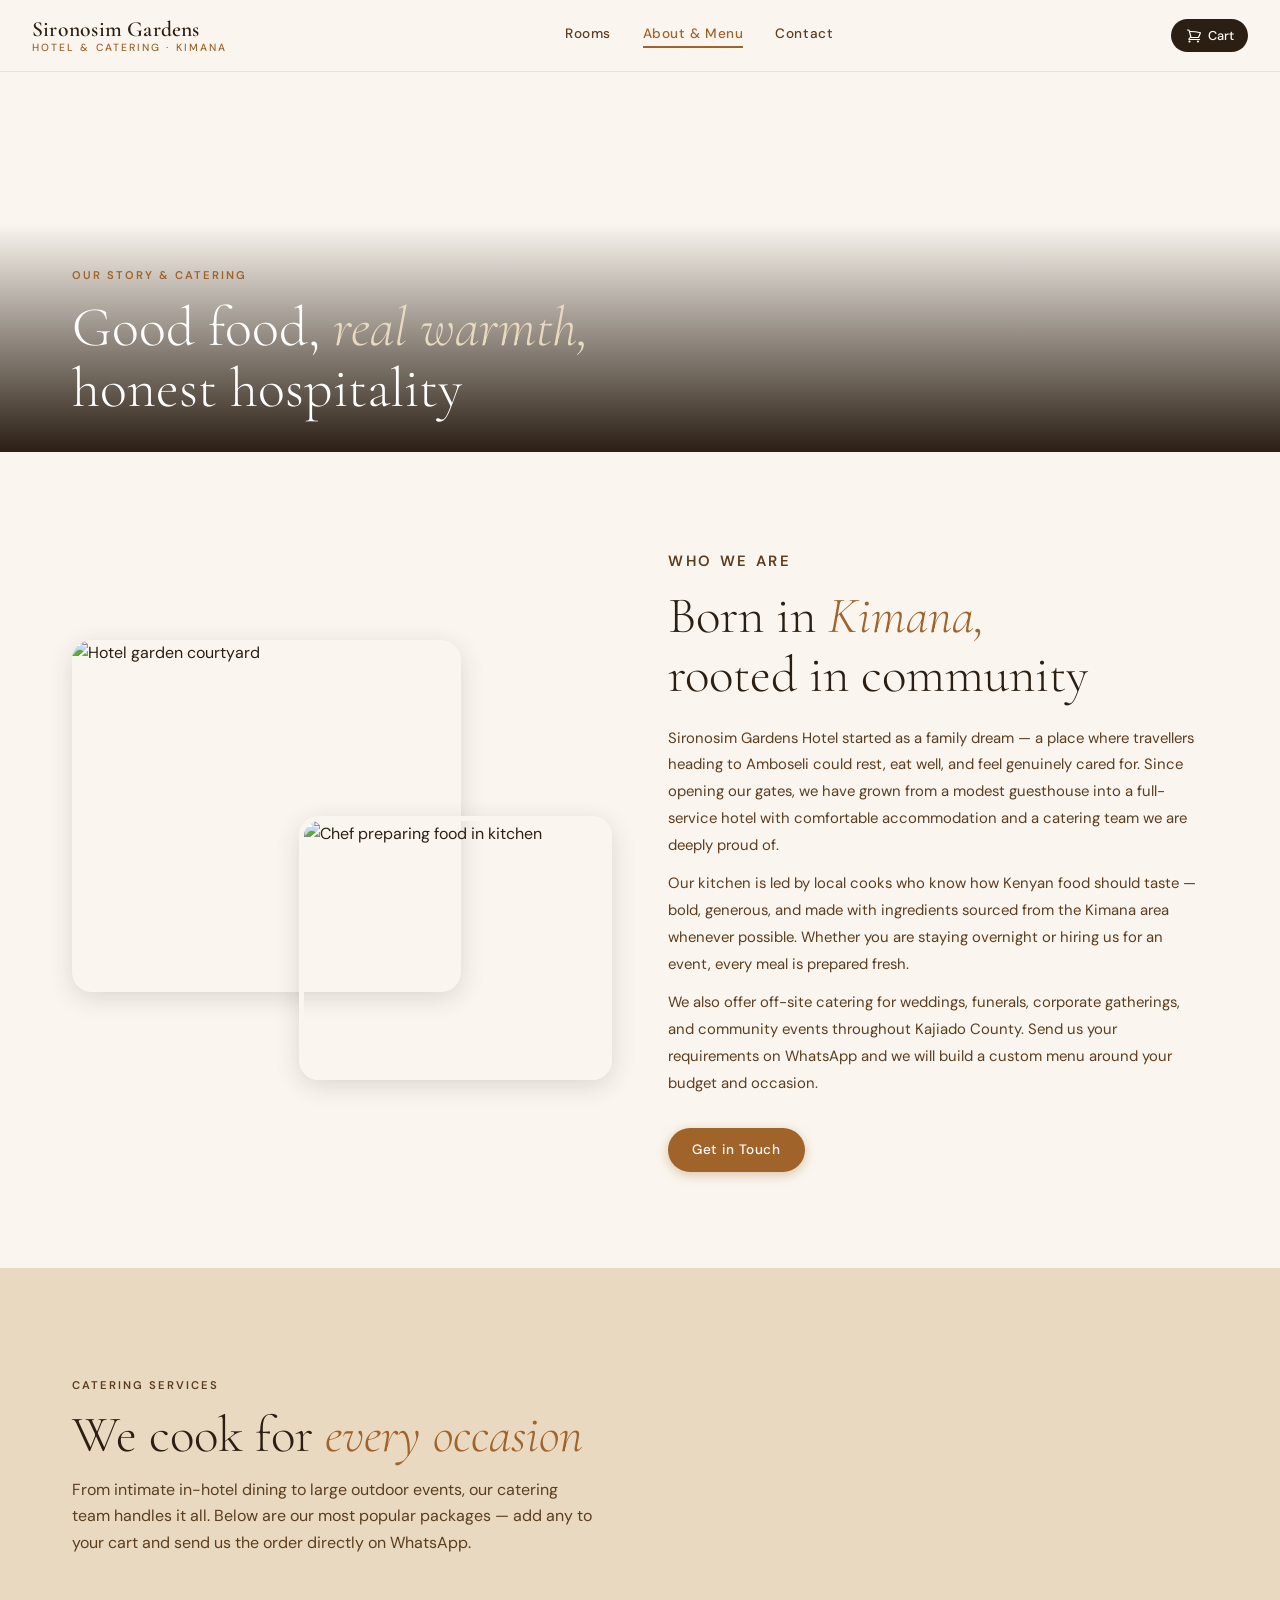
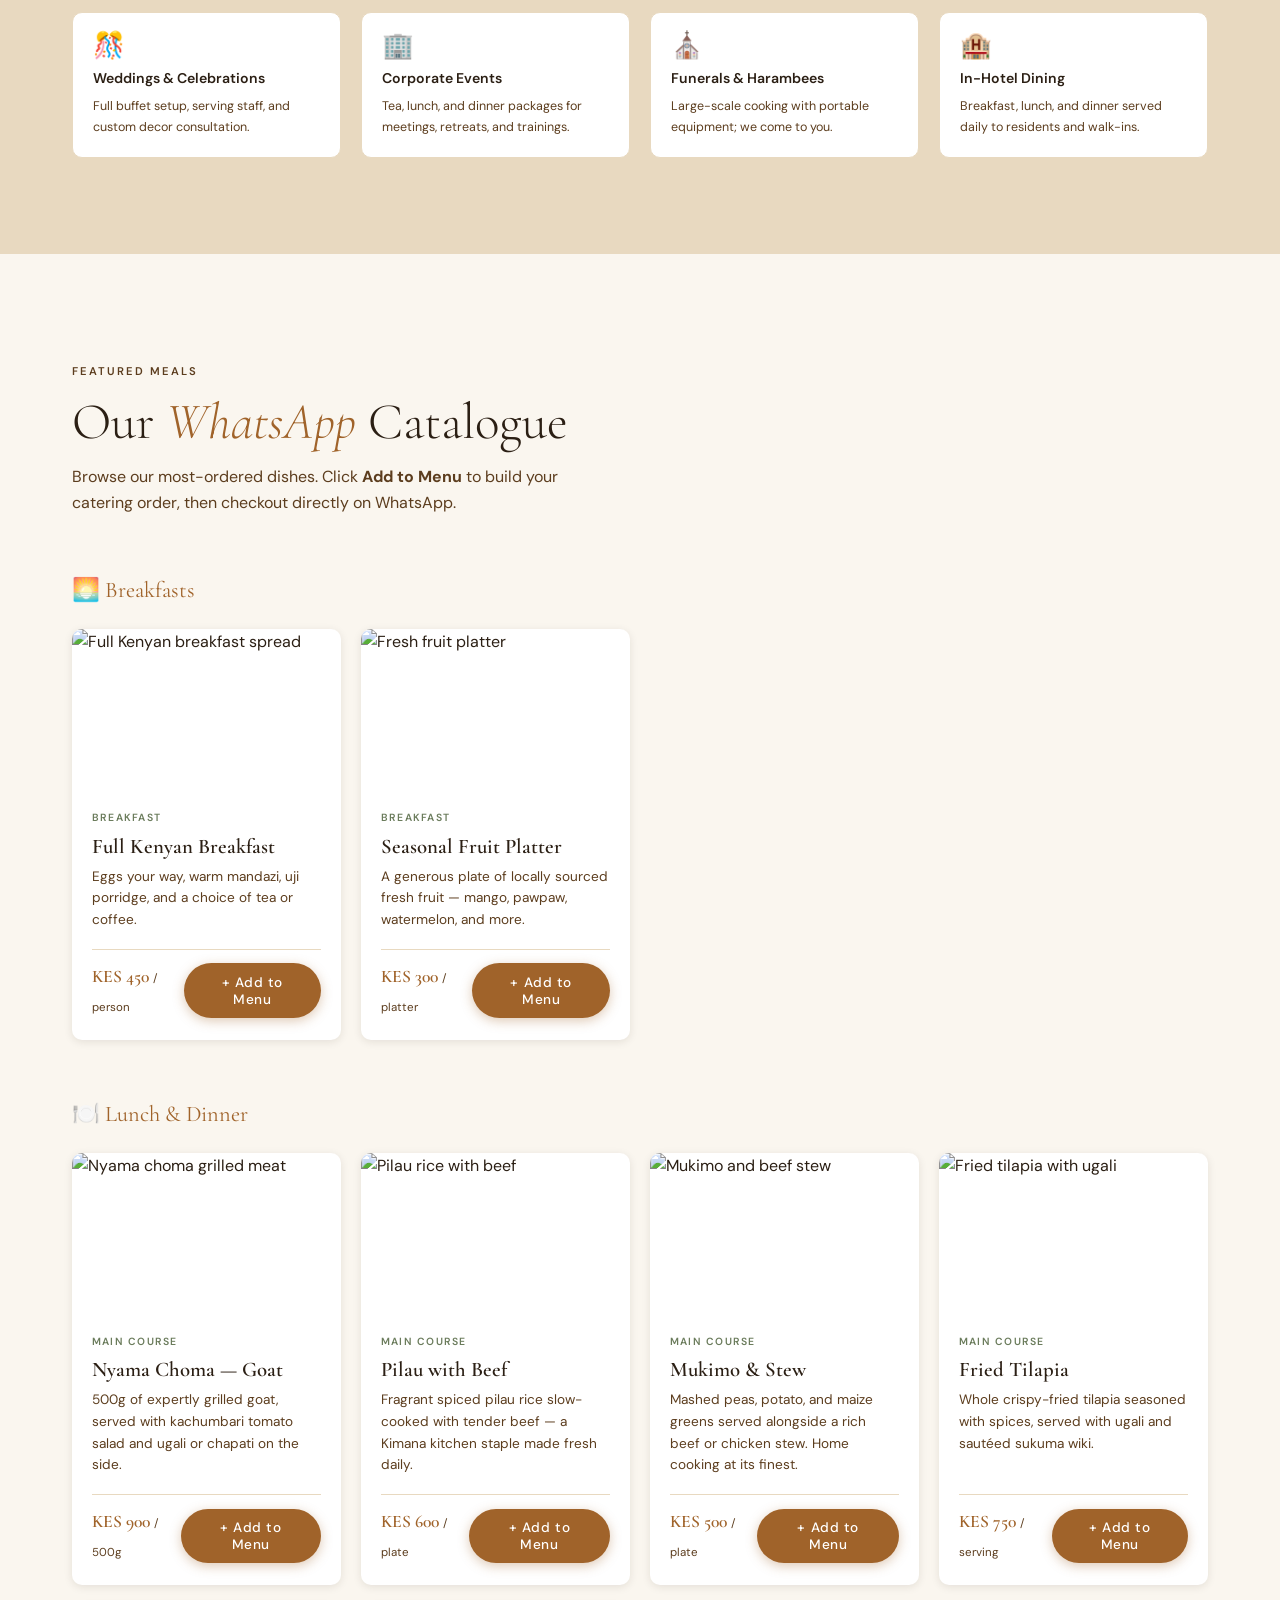
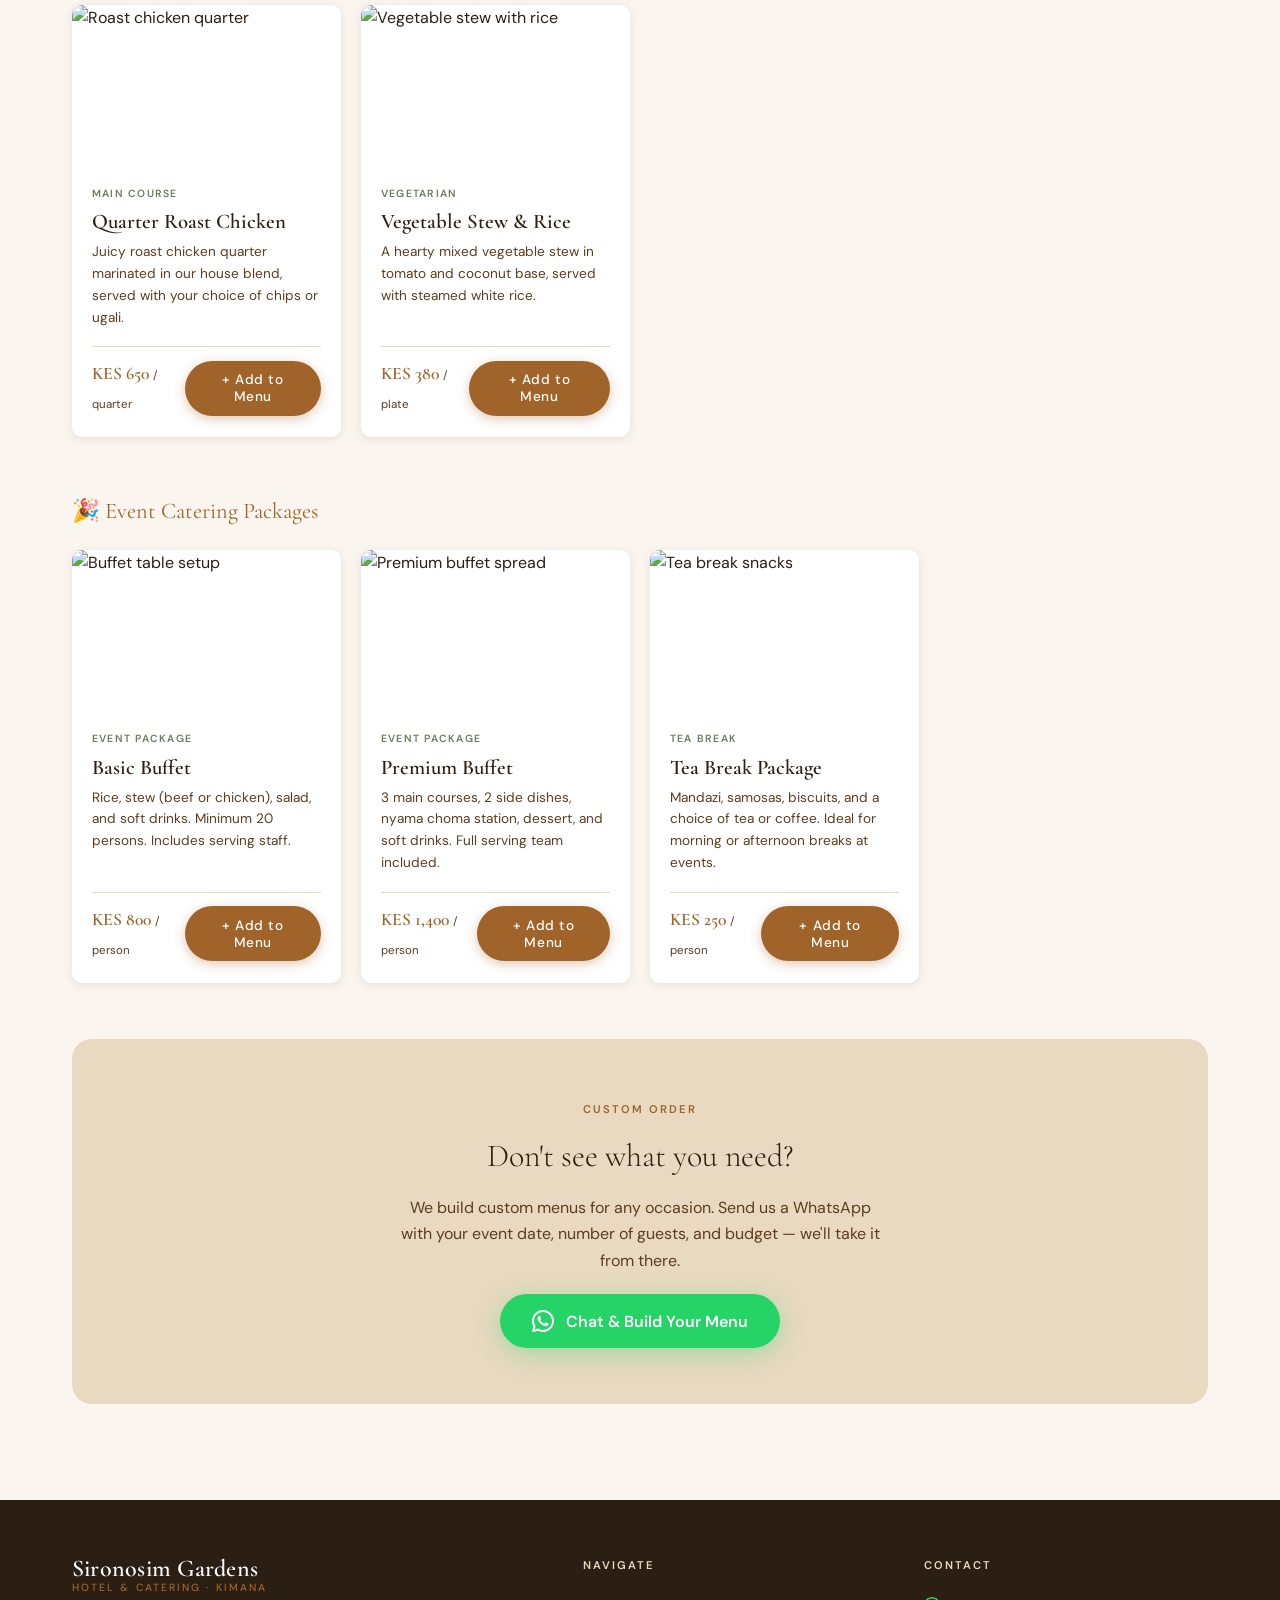
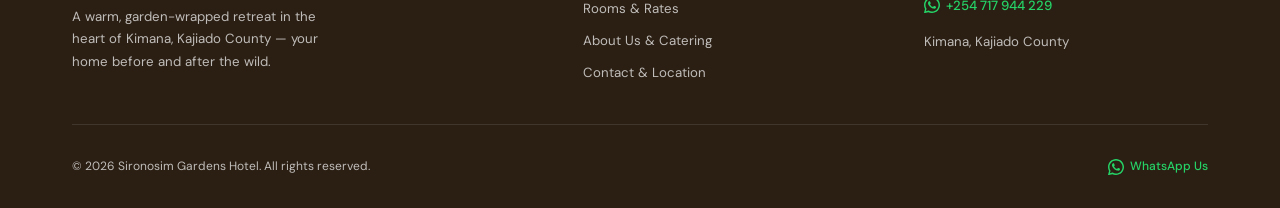
==== about-us.html @ 21d6b658 "Add files via upload" ====
<!DOCTYPE html>
<html lang="en">
<head>
  <meta charset="UTF-8" />
  <meta name="viewport" content="width=device-width, initial-scale=1.0" />
  <title>About Us &amp; Catering Menu — Sironosim Gardens Hotel</title>
  <meta name="description" content="Learn about Sironosim Gardens Hotel and browse our catering menu. Add meals to your cart and order via WhatsApp." />
  <link rel="stylesheet" href="styles.css" />
</head>
<body>

<!-- ══════════════════════════════════════════
     HEADER
══════════════════════════════════════════ -->
<header class="site-header">
  <div class="container header-inner">
    <a href="index.html" class="site-logo">
      <span class="logo-main">Sironosim Gardens</span>
      <span class="logo-sub">Hotel &amp; Catering · Kimana</span>
    </a>

    <button class="nav-toggle" aria-label="Toggle navigation" aria-expanded="false">
      <span></span><span></span><span></span>
    </button>

    <nav class="site-nav" aria-label="Main navigation">
      <a href="index.html">Rooms</a>
      <a href="about-us.html" class="active">About &amp; Menu</a>
      <a href="contacts.html">Contact</a>
    </nav>

    <button class="cart-btn" data-action="open-cart" aria-label="Open cart">
      <svg viewBox="0 0 24 24" aria-hidden="true">
        <path stroke-linecap="round" stroke-linejoin="round"
          d="M2.25 3h1.386c.51 0 .955.343 1.087.835l.383 1.437M7.5 14.25a3 3 0 00-3 3h15.75m-12.75-3h11.218c1.121-2.3 2.1-4.684 2.874-7.148a60.114 60.114 0 00-16.536-1.84M7.5 14.25L5.106 5.272M6 20.25a.75.75 0 11-1.5 0 .75.75 0 011.5 0zm12.75 0a.75.75 0 11-1.5 0 .75.75 0 011.5 0z"/>
      </svg>
      Cart
      <span class="cart-badge" aria-live="polite">0</span>
    </button>
  </div>
</header>

<!-- CART -->
<div class="cart-overlay" role="dialog" aria-modal="true" aria-label="Shopping cart"></div>
<aside class="cart-modal">
  <div class="cart-modal-header">
    <h3>Your Cart</h3>
    <button class="cart-close" data-action="close-cart" aria-label="Close cart">✕</button>
  </div>
  <div class="cart-items-list"></div>
  <div class="cart-modal-footer">
    <div class="cart-total">
      <span>Total</span>
      <strong class="cart-total-amount">KES 0</strong>
    </div>
    <div class="cart-actions">
      <button class="btn btn-whatsapp btn-checkout" data-action="checkout" disabled>
        <svg viewBox="0 0 24 24" aria-hidden="true"><path d="M17.472 14.382c-.297-.149-1.758-.867-2.03-.967-.273-.099-.471-.148-.67.15-.197.297-.767.966-.94 1.164-.173.199-.347.223-.644.075-.297-.15-1.255-.463-2.39-1.475-.883-.788-1.48-1.761-1.653-2.059-.173-.297-.018-.458.13-.606.134-.133.298-.347.446-.52.149-.174.198-.298.298-.497.099-.198.05-.371-.025-.52-.075-.149-.669-1.612-.916-2.207-.242-.579-.487-.5-.669-.51-.173-.008-.371-.01-.57-.01-.198 0-.52.074-.792.372-.272.297-1.04 1.016-1.04 2.479 0 1.462 1.065 2.875 1.213 3.074.149.198 2.096 3.2 5.077 4.487.709.306 1.262.489 1.694.625.712.227 1.36.195 1.871.118.571-.085 1.758-.719 2.006-1.413.248-.694.248-1.289.173-1.413-.074-.124-.272-.198-.57-.347z"/><path d="M12 0C5.373 0 0 5.373 0 12c0 2.123.554 4.118 1.528 5.849L.057 23.535a.563.563 0 00.677.677l5.687-1.471A11.945 11.945 0 0012 24c6.627 0 12-5.373 12-12S18.627 0 12 0zm0 21.818a9.795 9.795 0 01-5.027-1.383l-.36-.214-3.742.968.993-3.626-.236-.373A9.794 9.794 0 012.182 12C2.182 6.57 6.57 2.182 12 2.182S21.818 6.57 21.818 12 17.43 21.818 12 21.818z"/></svg>
        Order via WhatsApp
      </button>
      <button class="btn-clear" data-action="clear-cart">Clear cart</button>
    </div>
  </div>
</aside>

<!-- ══════════════════════════════════════════
     PAGE BANNER
══════════════════════════════════════════ -->
<section class="page-banner" aria-label="About us banner">
  <div class="page-banner-bg" style="background-image:url('https://images.unsplash.com/photo-1414235077428-338989a2e8c0?w=1400&q=80');" role="img" aria-label="Beautifully plated Kenyan cuisine"></div>
  <div class="container">
    <div class="page-banner-content">
      <p class="section-label">Our Story &amp; Catering</p>
      <h1>Good food, <em>real warmth,</em><br>honest hospitality</h1>
    </div>
  </div>
</section>

<!-- ══════════════════════════════════════════
     OUR STORY
══════════════════════════════════════════ -->
<section class="section" aria-labelledby="story-title">
  <div class="container">
    <div class="story-grid">
      <div class="story-img-stack" aria-hidden="true">
        <img src="https://images.unsplash.com/photo-1506368249639-73a05d6f6488?w=600&q=75"
             alt="Hotel garden courtyard" loading="lazy" />
        <img src="https://images.unsplash.com/photo-1551218808-94e220e084d2?w=500&q=75"
             alt="Chef preparing food in kitchen" loading="lazy" />
      </div>
      <div class="story-text">
        <p class="section-label">Who We Are</p>
        <h2 class="section-title" id="story-title">Born in <em>Kimana,</em><br>rooted in community</h2>
        <p>Sironosim Gardens Hotel started as a family dream — a place where travellers heading to Amboseli could rest, eat well, and feel genuinely cared for. Since opening our gates, we have grown from a modest guesthouse into a full-service hotel with comfortable accommodation and a catering team we are deeply proud of.</p>
        <p>Our kitchen is led by local cooks who know how Kenyan food should taste — bold, generous, and made with ingredients sourced from the Kimana area whenever possible. Whether you are staying overnight or hiring us for an event, every meal is prepared fresh.</p>
        <p>We also offer off-site catering for weddings, funerals, corporate gatherings, and community events throughout Kajiado County. Send us your requirements on WhatsApp and we will build a custom menu around your budget and occasion.</p>
        <a href="contacts.html" class="btn btn-primary" style="margin-top:var(--sp-md);">Get in Touch</a>
      </div>
    </div>
  </div>
</section>

<!-- ══════════════════════════════════════════
     CATERING SERVICES INTRO
══════════════════════════════════════════ -->
<section class="section section-alt" aria-labelledby="catering-title">
  <div class="container">
    <header class="section-header">
      <p class="section-label">Catering Services</p>
      <h2 class="section-title" id="catering-title">We cook for <em>every occasion</em></h2>
      <p>From intimate in-hotel dining to large outdoor events, our catering team handles it all. Below are our most popular packages — add any to your cart and send us the order directly on WhatsApp.</p>
    </header>
    <div class="features-strip">
      <div class="feature-item">
        <span class="feature-icon">🎊</span>
        <h4>Weddings &amp; Celebrations</h4>
        <p>Full buffet setup, serving staff, and custom decor consultation.</p>
      </div>
      <div class="feature-item">
        <span class="feature-icon">🏢</span>
        <h4>Corporate Events</h4>
        <p>Tea, lunch, and dinner packages for meetings, retreats, and trainings.</p>
      </div>
      <div class="feature-item">
        <span class="feature-icon">⛪</span>
        <h4>Funerals &amp; Harambees</h4>
        <p>Large-scale cooking with portable equipment; we come to you.</p>
      </div>
      <div class="feature-item">
        <span class="feature-icon">🏨</span>
        <h4>In-Hotel Dining</h4>
        <p>Breakfast, lunch, and dinner served daily to residents and walk-ins.</p>
      </div>
    </div>
  </div>
</section>

<!-- ══════════════════════════════════════════
     FEATURED MEALS GRID
══════════════════════════════════════════ -->
<section class="section" id="menu" aria-labelledby="menu-title">
  <div class="container">
    <header class="section-header">
      <p class="section-label">Featured Meals</p>
      <h2 class="section-title" id="menu-title">Our <em>WhatsApp</em> Catalogue</h2>
      <p>Browse our most-ordered dishes. Click <strong>Add to Menu</strong> to build your catering order, then checkout directly on WhatsApp.</p>
    </header>

    <!-- ── Breakfasts ───────────────────────── -->
    <h3 style="font-family:var(--font-display);font-size:1.4rem;font-weight:400;margin-bottom:var(--sp-md);color:var(--clr-clay);">🌅 Breakfasts</h3>
    <div class="meals-grid" style="margin-bottom:var(--sp-xl);">

      <article class="meal-card" data-item
        data-item-id="meal-full-breakfast"
        data-item-name="Full Kenyan Breakfast"
        data-item-price="450"
        data-item-img="https://images.unsplash.com/photo-1533089860892-a7c6f0a88666?w=500&q=75"
        data-item-note="Eggs, mandazi, uji, tea/coffee">
        <div class="card-img-wrap">
          <img src="https://images.unsplash.com/photo-1533089860892-a7c6f0a88666?w=500&q=75" alt="Full Kenyan breakfast spread" loading="lazy" />
        </div>
        <div class="card-body">
          <p class="meal-tag">Breakfast</p>
          <h3 class="card-title">Full Kenyan Breakfast</h3>
          <p class="card-desc">Eggs your way, warm mandazi, uji porridge, and a choice of tea or coffee.</p>
          <div class="card-meta">
            <span class="card-price">KES 450 <small>/ person</small></span>
            <button class="btn btn-primary" data-action="add-to-cart">+ Add to Menu</button>
          </div>
        </div>
      </article>

      <article class="meal-card" data-item
        data-item-id="meal-fruit-platter"
        data-item-name="Seasonal Fruit Platter"
        data-item-price="300"
        data-item-img="https://images.unsplash.com/photo-1490474418585-ba9bad8fd0ea?w=500&q=75"
        data-item-note="Fresh local fruits · serves 2">
        <div class="card-img-wrap">
          <img src="https://images.unsplash.com/photo-1490474418585-ba9bad8fd0ea?w=500&q=75" alt="Fresh fruit platter" loading="lazy" />
        </div>
        <div class="card-body">
          <p class="meal-tag">Breakfast</p>
          <h3 class="card-title">Seasonal Fruit Platter</h3>
          <p class="card-desc">A generous plate of locally sourced fresh fruit — mango, pawpaw, watermelon, and more.</p>
          <div class="card-meta">
            <span class="card-price">KES 300 <small>/ platter</small></span>
            <button class="btn btn-primary" data-action="add-to-cart">+ Add to Menu</button>
          </div>
        </div>
      </article>

    </div>

    <!-- ── Lunch & Dinner ──────────────────── -->
    <h3 style="font-family:var(--font-display);font-size:1.4rem;font-weight:400;margin-bottom:var(--sp-md);color:var(--clr-clay);">🍽️ Lunch &amp; Dinner</h3>
    <div class="meals-grid" style="margin-bottom:var(--sp-xl);">

      <article class="meal-card" data-item
        data-item-id="meal-nyama-choma"
        data-item-name="Nyama Choma (Goat)"
        data-item-price="900"
        data-item-img="https://images.unsplash.com/photo-1544025162-d76694265947?w=500&q=75"
        data-item-note="500g grilled goat · served with kachumbari">
        <div class="card-img-wrap">
          <img src="https://images.unsplash.com/photo-1544025162-d76694265947?w=500&q=75" alt="Nyama choma grilled meat" loading="lazy" />
        </div>
        <div class="card-body">
          <p class="meal-tag">Main Course</p>
          <h3 class="card-title">Nyama Choma — Goat</h3>
          <p class="card-desc">500g of expertly grilled goat, served with kachumbari tomato salad and ugali or chapati on the side.</p>
          <div class="card-meta">
            <span class="card-price">KES 900 <small>/ 500g</small></span>
            <button class="btn btn-primary" data-action="add-to-cart">+ Add to Menu</button>
          </div>
        </div>
      </article>

      <article class="meal-card" data-item
        data-item-id="meal-pilau"
        data-item-name="Pilau with Beef"
        data-item-price="600"
        data-item-img="https://images.unsplash.com/photo-1512058564366-18510be2db19?w=500&q=75"
        data-item-note="Spiced rice · full plate">
        <div class="card-img-wrap">
          <img src="https://images.unsplash.com/photo-1512058564366-18510be2db19?w=500&q=75" alt="Pilau rice with beef" loading="lazy" />
        </div>
        <div class="card-body">
          <p class="meal-tag">Main Course</p>
          <h3 class="card-title">Pilau with Beef</h3>
          <p class="card-desc">Fragrant spiced pilau rice slow-cooked with tender beef — a Kimana kitchen staple made fresh daily.</p>
          <div class="card-meta">
            <span class="card-price">KES 600 <small>/ plate</small></span>
            <button class="btn btn-primary" data-action="add-to-cart">+ Add to Menu</button>
          </div>
        </div>
      </article>

      <article class="meal-card" data-item
        data-item-id="meal-mukimo"
        data-item-name="Mukimo &amp; Stew"
        data-item-price="500"
        data-item-img="https://images.unsplash.com/photo-1585937421612-70a008356fbe?w=500&q=75"
        data-item-note="Traditional mashed greens &amp; potato">
        <div class="card-img-wrap">
          <img src="https://images.unsplash.com/photo-1585937421612-70a008356fbe?w=500&q=75" alt="Mukimo and beef stew" loading="lazy" />
        </div>
        <div class="card-body">
          <p class="meal-tag">Main Course</p>
          <h3 class="card-title">Mukimo &amp; Stew</h3>
          <p class="card-desc">Mashed peas, potato, and maize greens served alongside a rich beef or chicken stew. Home cooking at its finest.</p>
          <div class="card-meta">
            <span class="card-price">KES 500 <small>/ plate</small></span>
            <button class="btn btn-primary" data-action="add-to-cart">+ Add to Menu</button>
          </div>
        </div>
      </article>

      <article class="meal-card" data-item
        data-item-id="meal-tilapia"
        data-item-name="Fried Tilapia"
        data-item-price="750"
        data-item-img="https://images.unsplash.com/photo-1519708227418-c8fd9a32b7a2?w=500&q=75"
        data-item-note="Whole fish · ugali &amp; sukuma">
        <div class="card-img-wrap">
          <img src="https://images.unsplash.com/photo-1519708227418-c8fd9a32b7a2?w=500&q=75" alt="Fried tilapia with ugali" loading="lazy" />
        </div>
        <div class="card-body">
          <p class="meal-tag">Main Course</p>
          <h3 class="card-title">Fried Tilapia</h3>
          <p class="card-desc">Whole crispy-fried tilapia seasoned with spices, served with ugali and sautéed sukuma wiki.</p>
          <div class="card-meta">
            <span class="card-price">KES 750 <small>/ serving</small></span>
            <button class="btn btn-primary" data-action="add-to-cart">+ Add to Menu</button>
          </div>
        </div>
      </article>

      <article class="meal-card" data-item
        data-item-id="meal-chicken-roast"
        data-item-name="Quarter Roast Chicken"
        data-item-price="650"
        data-item-img="https://images.unsplash.com/photo-1598103442097-8b74394b95c2?w=500&q=75"
        data-item-note="With chips or ugali">
        <div class="card-img-wrap">
          <img src="https://images.unsplash.com/photo-1598103442097-8b74394b95c2?w=500&q=75" alt="Roast chicken quarter" loading="lazy" />
        </div>
        <div class="card-body">
          <p class="meal-tag">Main Course</p>
          <h3 class="card-title">Quarter Roast Chicken</h3>
          <p class="card-desc">Juicy roast chicken quarter marinated in our house blend, served with your choice of chips or ugali.</p>
          <div class="card-meta">
            <span class="card-price">KES 650 <small>/ quarter</small></span>
            <button class="btn btn-primary" data-action="add-to-cart">+ Add to Menu</button>
          </div>
        </div>
      </article>

      <article class="meal-card" data-item
        data-item-id="meal-veggie-stew"
        data-item-name="Vegetable Stew &amp; Rice"
        data-item-price="380"
        data-item-img="https://images.unsplash.com/photo-1547592180-85f173990554?w=500&q=75"
        data-item-note="Vegan option">
        <div class="card-img-wrap">
          <img src="https://images.unsplash.com/photo-1547592180-85f173990554?w=500&q=75" alt="Vegetable stew with rice" loading="lazy" />
        </div>
        <div class="card-body">
          <p class="meal-tag">Vegetarian</p>
          <h3 class="card-title">Vegetable Stew &amp; Rice</h3>
          <p class="card-desc">A hearty mixed vegetable stew in tomato and coconut base, served with steamed white rice.</p>
          <div class="card-meta">
            <span class="card-price">KES 380 <small>/ plate</small></span>
            <button class="btn btn-primary" data-action="add-to-cart">+ Add to Menu</button>
          </div>
        </div>
      </article>

    </div>

    <!-- ── Catering Packages ───────────────── -->
    <h3 style="font-family:var(--font-display);font-size:1.4rem;font-weight:400;margin-bottom:var(--sp-md);color:var(--clr-clay);">🎉 Event Catering Packages</h3>
    <div class="meals-grid">

      <article class="meal-card" data-item
        data-item-id="pkg-buffet-basic"
        data-item-name="Basic Buffet Package"
        data-item-price="800"
        data-item-img="https://images.unsplash.com/photo-1467003909585-2f8a72700288?w=500&q=75"
        data-item-note="Per person · min 20 pax · rice, stew, salad, drinks">
        <div class="card-img-wrap">
          <img src="https://images.unsplash.com/photo-1467003909585-2f8a72700288?w=500&q=75" alt="Buffet table setup" loading="lazy" />
        </div>
        <div class="card-body">
          <p class="meal-tag">Event Package</p>
          <h3 class="card-title">Basic Buffet</h3>
          <p class="card-desc">Rice, stew (beef or chicken), salad, and soft drinks. Minimum 20 persons. Includes serving staff.</p>
          <div class="card-meta">
            <span class="card-price">KES 800 <small>/ person</small></span>
            <button class="btn btn-primary" data-action="add-to-cart">+ Add to Menu</button>
          </div>
        </div>
      </article>

      <article class="meal-card" data-item
        data-item-id="pkg-buffet-premium"
        data-item-name="Premium Buffet Package"
        data-item-price="1400"
        data-item-img="https://images.unsplash.com/photo-1555244162-803834f70033?w=500&q=75"
        data-item-note="Per person · min 30 pax · 3 mains, 2 sides, nyama choma, dessert">
        <div class="card-img-wrap">
          <img src="https://images.unsplash.com/photo-1555244162-803834f70033?w=500&q=75" alt="Premium buffet spread" loading="lazy" />
        </div>
        <div class="card-body">
          <p class="meal-tag">Event Package</p>
          <h3 class="card-title">Premium Buffet</h3>
          <p class="card-desc">3 main courses, 2 side dishes, nyama choma station, dessert, and soft drinks. Full serving team included.</p>
          <div class="card-meta">
            <span class="card-price">KES 1,400 <small>/ person</small></span>
            <button class="btn btn-primary" data-action="add-to-cart">+ Add to Menu</button>
          </div>
        </div>
      </article>

      <article class="meal-card" data-item
        data-item-id="pkg-tea-break"
        data-item-name="Tea Break Package"
        data-item-price="250"
        data-item-img="https://images.unsplash.com/photo-1576092768241-dec231879fc3?w=500&q=75"
        data-item-note="Per person · mandazi, samosa, tea/coffee">
        <div class="card-img-wrap">
          <img src="https://images.unsplash.com/photo-1576092768241-dec231879fc3?w=500&q=75" alt="Tea break snacks" loading="lazy" />
        </div>
        <div class="card-body">
          <p class="meal-tag">Tea Break</p>
          <h3 class="card-title">Tea Break Package</h3>
          <p class="card-desc">Mandazi, samosas, biscuits, and a choice of tea or coffee. Ideal for morning or afternoon breaks at events.</p>
          <div class="card-meta">
            <span class="card-price">KES 250 <small>/ person</small></span>
            <button class="btn btn-primary" data-action="add-to-cart">+ Add to Menu</button>
          </div>
        </div>
      </article>

    </div><!-- /meals-grid -->

    <!-- CTA -->
    <div style="text-align:center;margin-top:var(--sp-xl);padding:var(--sp-xl);background:var(--clr-sand);border-radius:var(--r-lg);">
      <p class="section-label">Custom Order</p>
      <h3 style="font-family:var(--font-display);font-size:2rem;font-weight:300;margin-bottom:var(--sp-sm);">Don't see what you need?</h3>
      <p style="color:var(--clr-bark);margin-bottom:var(--sp-md);max-width:480px;margin-inline:auto;">We build custom menus for any occasion. Send us a WhatsApp with your event date, number of guests, and budget — we'll take it from there.</p>
      <button class="wa-cta-big" data-action="chat-with-us">
        <svg viewBox="0 0 24 24" aria-hidden="true"><path d="M17.472 14.382c-.297-.149-1.758-.867-2.03-.967-.273-.099-.471-.148-.67.15-.197.297-.767.966-.94 1.164-.173.199-.347.223-.644.075-.297-.15-1.255-.463-2.39-1.475-.883-.788-1.48-1.761-1.653-2.059-.173-.297-.018-.458.13-.606.134-.133.298-.347.446-.52.149-.174.198-.298.298-.497.099-.198.05-.371-.025-.52-.075-.149-.669-1.612-.916-2.207-.242-.579-.487-.5-.669-.51-.173-.008-.371-.01-.57-.01-.198 0-.52.074-.792.372-.272.297-1.04 1.016-1.04 2.479 0 1.462 1.065 2.875 1.213 3.074.149.198 2.096 3.2 5.077 4.487.709.306 1.262.489 1.694.625.712.227 1.36.195 1.871.118.571-.085 1.758-.719 2.006-1.413.248-.694.248-1.289.173-1.413-.074-.124-.272-.198-.57-.347z"/><path d="M12 0C5.373 0 0 5.373 0 12c0 2.123.554 4.118 1.528 5.849L.057 23.535a.563.563 0 00.677.677l5.687-1.471A11.945 11.945 0 0012 24c6.627 0 12-5.373 12-12S18.627 0 12 0zm0 21.818a9.795 9.795 0 01-5.027-1.383l-.36-.214-3.742.968.993-3.626-.236-.373A9.794 9.794 0 012.182 12C2.182 6.57 6.57 2.182 12 2.182S21.818 6.57 21.818 12 17.43 21.818 12 21.818z"/></svg>
        Chat &amp; Build Your Menu
      </button>
    </div>

  </div>
</section>

<!-- ══════════════════════════════════════════
     FOOTER
══════════════════════════════════════════ -->
<footer class="site-footer">
  <div class="container">
    <div class="footer-grid">
      <div class="footer-brand">
        <div class="site-logo">
          <span class="logo-main">Sironosim Gardens</span>
          <span class="logo-sub">Hotel &amp; Catering · Kimana</span>
        </div>
        <p>A warm, garden-wrapped retreat in the heart of Kimana, Kajiado County — your home before and after the wild.</p>
      </div>
      <nav class="footer-col" aria-label="Footer navigation">
        <h4>Navigate</h4>
        <ul>
          <li><a href="index.html">Rooms &amp; Rates</a></li>
          <li><a href="about-us.html">About Us &amp; Catering</a></li>
          <li><a href="contacts.html">Contact &amp; Location</a></li>
        </ul>
      </nav>
      <div class="footer-col">
        <h4>Contact</h4>
        <ul>
          <li><a href="https://wa.me/254717944229" class="wa-footer-link" target="_blank" rel="noopener">
            <svg viewBox="0 0 24 24" aria-hidden="true"><path d="M17.472 14.382c-.297-.149-1.758-.867-2.03-.967-.273-.099-.471-.148-.67.15-.197.297-.767.966-.94 1.164-.173.199-.347.223-.644.075-.297-.15-1.255-.463-2.39-1.475-.883-.788-1.48-1.761-1.653-2.059-.173-.297-.018-.458.13-.606.134-.133.298-.347.446-.52.149-.174.198-.298.298-.497.099-.198.05-.371-.025-.52-.075-.149-.669-1.612-.916-2.207-.242-.579-.487-.5-.669-.51-.173-.008-.371-.01-.57-.01-.198 0-.52.074-.792.372-.272.297-1.04 1.016-1.04 2.479 0 1.462 1.065 2.875 1.213 3.074.149.198 2.096 3.2 5.077 4.487.709.306 1.262.489 1.694.625.712.227 1.36.195 1.871.118.571-.085 1.758-.719 2.006-1.413.248-.694.248-1.289.173-1.413-.074-.124-.272-.198-.57-.347z"/><path d="M12 0C5.373 0 0 5.373 0 12c0 2.123.554 4.118 1.528 5.849L.057 23.535a.563.563 0 00.677.677l5.687-1.471A11.945 11.945 0 0012 24c6.627 0 12-5.373 12-12S18.627 0 12 0zm0 21.818a9.795 9.795 0 01-5.027-1.383l-.36-.214-3.742.968.993-3.626-.236-.373A9.794 9.794 0 012.182 12C2.182 6.57 6.57 2.182 12 2.182S21.818 6.57 21.818 12 17.43 21.818 12 21.818z"/></svg>
            +254 717 944 229
          </a></li>
          <li><a href="contacts.html">Kimana, Kajiado County</a></li>
        </ul>
      </div>
    </div>
    <div class="footer-bottom">
      <span>&copy; <span id="yr"></span> Sironosim Gardens Hotel. All rights reserved.</span>
      <a href="https://wa.me/254717944229" target="_blank" rel="noopener" class="wa-footer-link">
        <svg viewBox="0 0 24 24" aria-hidden="true"><path d="M17.472 14.382c-.297-.149-1.758-.867-2.03-.967-.273-.099-.471-.148-.67.15-.197.297-.767.966-.94 1.164-.173.199-.347.223-.644.075-.297-.15-1.255-.463-2.39-1.475-.883-.788-1.48-1.761-1.653-2.059-.173-.297-.018-.458.13-.606.134-.133.298-.347.446-.52.149-.174.198-.298.298-.497.099-.198.05-.371-.025-.52-.075-.149-.669-1.612-.916-2.207-.242-.579-.487-.5-.669-.51-.173-.008-.371-.01-.57-.01-.198 0-.52.074-.792.372-.272.297-1.04 1.016-1.04 2.479 0 1.462 1.065 2.875 1.213 3.074.149.198 2.096 3.2 5.077 4.487.709.306 1.262.489 1.694.625.712.227 1.36.195 1.871.118.571-.085 1.758-.719 2.006-1.413.248-.694.248-1.289.173-1.413-.074-.124-.272-.198-.57-.347z"/><path d="M12 0C5.373 0 0 5.373 0 12c0 2.123.554 4.118 1.528 5.849L.057 23.535a.563.563 0 00.677.677l5.687-1.471A11.945 11.945 0 0012 24c6.627 0 12-5.373 12-12S18.627 0 12 0zm0 21.818a9.795 9.795 0 01-5.027-1.383l-.36-.214-3.742.968.993-3.626-.236-.373A9.794 9.794 0 012.182 12C2.182 6.57 6.57 2.182 12 2.182S21.818 6.57 21.818 12 17.43 21.818 12 21.818z"/></svg>
        WhatsApp Us
      </a>
    </div>
  </div>
</footer>

<script src="script.js"></script>
<script src="whatsapp.js"></script>
<script>document.getElementById('yr').textContent = new Date().getFullYear();</script>
</body>
</html>
---- styles.css ----
/* ============================================================
   SIRONOSIM GARDENS HOTEL — Design System
   styles.css · All pages share this single stylesheet
   ============================================================ */

/* ── Google Fonts ─────────────────────────────────────────── */
@import url('https://fonts.googleapis.com/css2?family=Cormorant+Garamond:ital,wght@0,300;0,400;0,600;1,300;1,400&family=DM+Sans:wght@300;400;500;600&display=swap');

/* ── Design Tokens ────────────────────────────────────────── */
:root {
  /* Palette – warm earth tones inspired by Kimana savannah */
  --clr-soil:       #2B1F14;   /* deep brown – primary text  */
  --clr-bark:       #5C3D1E;   /* medium brown               */
  --clr-clay:       #A0632A;   /* terracotta accent          */
  --clr-sand:       #E8D9C0;   /* light sand – bg alt        */
  --clr-cream:      #FAF6EF;   /* near-white page bg         */
  --clr-sage:       #6B7C5C;   /* muted green accent         */
  --clr-whatsapp:   #25D366;   /* WhatsApp brand green       */
  --clr-whatsapp-d: #128C4E;   /* WhatsApp hover             */
  --clr-white:      #FFFFFF;
  --clr-overlay:    rgba(43,31,20,.55);

  /* Typography */
  --font-display: 'Cormorant Garamond', Georgia, serif;
  --font-body:    'DM Sans', system-ui, sans-serif;

  /* Spacing scale */
  --sp-xs:  .375rem;
  --sp-sm:  .75rem;
  --sp-md:  1.25rem;
  --sp-lg:  2rem;
  --sp-xl:  3.5rem;
  --sp-2xl: 6rem;

  /* Radii */
  --r-sm: 4px;
  --r-md: 10px;
  --r-lg: 20px;
  --r-pill: 999px;

  /* Shadows */
  --shadow-sm: 0 2px 8px rgba(43,31,20,.10);
  --shadow-md: 0 6px 24px rgba(43,31,20,.14);
  --shadow-lg: 0 16px 48px rgba(43,31,20,.18);

  /* Transition */
  --ease: cubic-bezier(.25,.8,.25,1);
  --dur:  .28s;

  /* Layout */
  --max-w: 1200px;
  --header-h: 72px;
}

/* ── Reset ────────────────────────────────────────────────── */
*, *::before, *::after { box-sizing: border-box; margin: 0; padding: 0; }
html { scroll-behavior: smooth; font-size: 16px; }
body {
  font-family: var(--font-body);
  background: var(--clr-cream);
  color: var(--clr-soil);
  line-height: 1.65;
  -webkit-font-smoothing: antialiased;
}
img { display: block; max-width: 100%; height: auto; }
a { color: inherit; text-decoration: none; }
button { font-family: var(--font-body); cursor: pointer; border: none; background: none; }
ul, ol { list-style: none; }

/* ── Utility classes ──────────────────────────────────────── */
.container {
  width: min(var(--max-w), 100%);
  margin-inline: auto;
  padding-inline: var(--sp-lg);
}
.visually-hidden {
  position: absolute; width: 1px; height: 1px;
  padding: 0; overflow: hidden; clip: rect(0,0,0,0); white-space: nowrap; border: 0;
}
.section-label {
  display: inline-block;
  font-family: var(--font-body);
  font-size: .7rem;
  font-weight: 600;
  letter-spacing: .18em;
  text-transform: uppercase;
  color: var(--clr-clay);
  margin-bottom: var(--sp-sm);
}
.section-title {
  font-family: var(--font-display);
  font-size: clamp(2rem, 5vw, 3.2rem);
  font-weight: 300;
  line-height: 1.15;
  color: var(--clr-soil);
}
.section-title em { font-style: italic; color: var(--clr-clay); }

/* ── Buttons ──────────────────────────────────────────────── */
.btn {
  display: inline-flex;
  align-items: center;
  gap: var(--sp-xs);
  padding: .65rem 1.5rem;
  border-radius: var(--r-pill);
  font-size: .85rem;
  font-weight: 500;
  letter-spacing: .04em;
  transition: background var(--dur) var(--ease),
              color     var(--dur) var(--ease),
              transform var(--dur) var(--ease),
              box-shadow var(--dur) var(--ease);
}
.btn:active { transform: scale(.97); }

.btn-primary {
  background: var(--clr-clay);
  color: var(--clr-white);
  box-shadow: 0 3px 12px rgba(160,99,42,.35);
}
.btn-primary:hover {
  background: var(--clr-bark);
  box-shadow: 0 6px 20px rgba(160,99,42,.45);
  transform: translateY(-1px);
}

.btn-whatsapp {
  background: var(--clr-whatsapp);
  color: var(--clr-white);
  box-shadow: 0 3px 12px rgba(37,211,102,.30);
}
.btn-whatsapp:hover {
  background: var(--clr-whatsapp-d);
  box-shadow: 0 6px 20px rgba(37,211,102,.40);
  transform: translateY(-1px);
}
.btn-whatsapp svg { width: 16px; height: 16px; fill: currentColor; flex-shrink: 0; }

.btn-outline {
  background: transparent;
  color: var(--clr-clay);
  border: 1.5px solid var(--clr-clay);
}
.btn-outline:hover {
  background: var(--clr-clay);
  color: var(--clr-white);
  transform: translateY(-1px);
}

/* ── Header ───────────────────────────────────────────────── */
.site-header {
  position: sticky;
  top: 0;
  z-index: 100;
  height: var(--header-h);
  background: rgba(250,246,239,.92);
  backdrop-filter: blur(14px);
  -webkit-backdrop-filter: blur(14px);
  border-bottom: 1px solid rgba(92,61,30,.10);
  display: flex;
  align-items: center;
}
.header-inner {
  display: flex;
  align-items: center;
  justify-content: space-between;
  width: 100%;
}
.site-logo {
  display: flex;
  flex-direction: column;
  line-height: 1.1;
}
.site-logo .logo-main {
  font-family: var(--font-display);
  font-size: 1.35rem;
  font-weight: 600;
  color: var(--clr-soil);
  letter-spacing: .01em;
}
.site-logo .logo-sub {
  font-size: .65rem;
  font-weight: 500;
  letter-spacing: .2em;
  text-transform: uppercase;
  color: var(--clr-clay);
}
.site-nav {
  display: flex;
  align-items: center;
  gap: var(--sp-lg);
}
.site-nav a {
  font-size: .85rem;
  font-weight: 500;
  color: var(--clr-bark);
  letter-spacing: .04em;
  position: relative;
  padding-bottom: 2px;
  transition: color var(--dur);
}
.site-nav a::after {
  content: '';
  position: absolute;
  bottom: 0; left: 0;
  width: 0; height: 1.5px;
  background: var(--clr-clay);
  transition: width var(--dur) var(--ease);
}
.site-nav a:hover,
.site-nav a.active { color: var(--clr-clay); }
.site-nav a:hover::after,
.site-nav a.active::after { width: 100%; }

/* Cart button in header */
.cart-btn {
  position: relative;
  display: flex;
  align-items: center;
  gap: var(--sp-xs);
  padding: .5rem .9rem;
  border-radius: var(--r-pill);
  background: var(--clr-soil);
  color: var(--clr-white);
  font-size: .8rem;
  font-weight: 500;
  transition: background var(--dur);
}
.cart-btn:hover { background: var(--clr-bark); }
.cart-btn svg { width: 16px; height: 16px; fill: none; stroke: currentColor; stroke-width: 1.8; }
.cart-badge {
  position: absolute;
  top: -6px; right: -6px;
  background: var(--clr-clay);
  color: var(--clr-white);
  font-size: .65rem;
  font-weight: 700;
  min-width: 18px; height: 18px;
  border-radius: var(--r-pill);
  display: flex;
  align-items: center;
  justify-content: center;
  padding: 0 4px;
  transform: scale(0);
  transition: transform .2s var(--ease);
}
.cart-badge.show { transform: scale(1); }

/* Mobile hamburger */
.nav-toggle {
  display: none;
  flex-direction: column;
  gap: 4px;
  padding: 6px;
  cursor: pointer;
}
.nav-toggle span {
  display: block;
  width: 22px; height: 2px;
  background: var(--clr-soil);
  border-radius: 2px;
  transition: transform var(--dur), opacity var(--dur);
}

/* ── Footer ───────────────────────────────────────────────── */
.site-footer {
  background: var(--clr-soil);
  color: rgba(255,255,255,.70);
  padding: var(--sp-xl) 0 var(--sp-lg);
}
.footer-grid {
  display: grid;
  grid-template-columns: 1.6fr 1fr 1fr;
  gap: var(--sp-xl);
  padding-bottom: var(--sp-lg);
  border-bottom: 1px solid rgba(255,255,255,.10);
  margin-bottom: var(--sp-lg);
}
.footer-brand .logo-main { color: var(--clr-white); font-size: 1.5rem; }
.footer-brand .logo-sub  { color: var(--clr-clay); }
.footer-brand p {
  margin-top: var(--sp-sm);
  font-size: .83rem;
  line-height: 1.7;
  max-width: 280px;
}
.footer-col h4 {
  font-size: .7rem;
  font-weight: 600;
  letter-spacing: .18em;
  text-transform: uppercase;
  color: var(--clr-sand);
  margin-bottom: var(--sp-md);
}
.footer-col ul li { margin-bottom: var(--sp-xs); }
.footer-col ul li a {
  font-size: .83rem;
  transition: color var(--dur);
}
.footer-col ul li a:hover { color: var(--clr-clay); }
.footer-bottom {
  display: flex;
  align-items: center;
  justify-content: space-between;
  font-size: .75rem;
}
.footer-bottom a { transition: color var(--dur); }
.footer-bottom a:hover { color: var(--clr-sand); }
.wa-footer-link {
  display: inline-flex;
  align-items: center;
  gap: .4rem;
  color: var(--clr-whatsapp);
  font-weight: 500;
  transition: color var(--dur);
}
.wa-footer-link svg { width: 16px; height: 16px; fill: var(--clr-whatsapp); }
.wa-footer-link:hover { color: #5ded9c; }

/* ── Cart Modal ───────────────────────────────────────────── */
.cart-overlay {
  position: fixed;
  inset: 0;
  background: rgba(43,31,20,.45);
  z-index: 200;
  opacity: 0;
  pointer-events: none;
  transition: opacity var(--dur);
}
.cart-overlay.open {
  opacity: 1;
  pointer-events: all;
}
.cart-modal {
  position: fixed;
  top: calc(var(--header-h) + 12px);
  right: var(--sp-lg);
  width: min(420px, calc(100vw - 2 * var(--sp-lg)));
  background: var(--clr-white);
  border-radius: var(--r-lg);
  box-shadow: var(--shadow-lg);
  z-index: 201;
  display: flex;
  flex-direction: column;
  max-height: calc(100vh - var(--header-h) - 24px);
  transform: translateY(-10px) scale(.97);
  opacity: 0;
  pointer-events: none;
  transition: transform var(--dur) var(--ease), opacity var(--dur);
}
.cart-modal.open {
  transform: translateY(0) scale(1);
  opacity: 1;
  pointer-events: all;
}
.cart-modal-header {
  display: flex;
  align-items: center;
  justify-content: space-between;
  padding: var(--sp-md) var(--sp-md) var(--sp-sm);
  border-bottom: 1px solid var(--clr-sand);
}
.cart-modal-header h3 {
  font-family: var(--font-display);
  font-size: 1.25rem;
  font-weight: 600;
}
.cart-close {
  width: 30px; height: 30px;
  border-radius: 50%;
  background: var(--clr-sand);
  display: flex;
  align-items: center;
  justify-content: center;
  font-size: 1rem;
  color: var(--clr-soil);
  transition: background var(--dur);
}
.cart-close:hover { background: var(--clr-clay); color: var(--clr-white); }
.cart-items-list {
  flex: 1;
  overflow-y: auto;
  padding: var(--sp-sm) var(--sp-md);
}
.cart-empty {
  text-align: center;
  padding: var(--sp-xl) 0;
  color: var(--clr-bark);
  font-size: .9rem;
}
.cart-empty span { font-size: 2.5rem; display: block; margin-bottom: var(--sp-sm); }
.cart-item {
  display: flex;
  align-items: center;
  gap: var(--sp-sm);
  padding: var(--sp-sm) 0;
  border-bottom: 1px solid var(--clr-sand);
  animation: fadeSlide .25s var(--ease);
}
@keyframes fadeSlide {
  from { opacity: 0; transform: translateX(8px); }
  to   { opacity: 1; transform: translateX(0); }
}
.cart-item-img {
  width: 52px; height: 52px;
  border-radius: var(--r-sm);
  object-fit: cover;
  background: var(--clr-sand);
  flex-shrink: 0;
}
.cart-item-info { flex: 1; min-width: 0; }
.cart-item-info .name {
  font-size: .88rem;
  font-weight: 500;
  white-space: nowrap;
  overflow: hidden;
  text-overflow: ellipsis;
}
.cart-item-info .price {
  font-size: .78rem;
  color: var(--clr-clay);
  font-weight: 600;
}
.cart-item-qty {
  display: flex;
  align-items: center;
  gap: 6px;
}
.qty-btn {
  width: 24px; height: 24px;
  border-radius: 50%;
  border: 1.5px solid var(--clr-sand);
  display: flex;
  align-items: center;
  justify-content: center;
  font-size: .85rem;
  color: var(--clr-soil);
  transition: border-color var(--dur), background var(--dur);
}
.qty-btn:hover { border-color: var(--clr-clay); background: var(--clr-sand); }
.qty-val { font-size: .88rem; font-weight: 600; min-width: 18px; text-align: center; }
.cart-modal-footer {
  padding: var(--sp-md);
  border-top: 1px solid var(--clr-sand);
}
.cart-total {
  display: flex;
  justify-content: space-between;
  font-size: .9rem;
  margin-bottom: var(--sp-md);
}
.cart-total strong { font-family: var(--font-display); font-size: 1.1rem; color: var(--clr-clay); }
.cart-actions { display: flex; flex-direction: column; gap: var(--sp-xs); }
.cart-actions .btn { justify-content: center; width: 100%; }
.btn-clear {
  font-size: .78rem;
  color: var(--clr-bark);
  text-align: center;
  padding: .3rem;
  transition: color var(--dur);
}
.btn-clear:hover { color: #c0392b; }

/* ── Hero ─────────────────────────────────────────────────── */
.hero {
  position: relative;
  min-height: calc(100vh - var(--header-h));
  display: flex;
  align-items: center;
  overflow: hidden;
  background: var(--clr-soil);
}
.hero-bg {
  position: absolute;
  inset: 0;
  background-image: url('https://images.unsplash.com/photo-1582719508461-905c673771fd?w=1600&q=80');
  background-size: cover;
  background-position: center 30%;
  opacity: .40;
  transform: scale(1.04);
  animation: heroZoom 18s ease-in-out infinite alternate;
}
@keyframes heroZoom {
  from { transform: scale(1.04); }
  to   { transform: scale(1.12); }
}
.hero-content {
  position: relative;
  z-index: 1;
  max-width: 680px;
  padding: var(--sp-2xl) 0;
}
.hero-eyebrow {
  font-size: .72rem;
  font-weight: 600;
  letter-spacing: .22em;
  text-transform: uppercase;
  color: var(--clr-clay);
  margin-bottom: var(--sp-md);
  display: flex;
  align-items: center;
  gap: var(--sp-sm);
}
.hero-eyebrow::before {
  content: '';
  display: block;
  width: 40px; height: 1px;
  background: var(--clr-clay);
}
.hero h1 {
  font-family: var(--font-display);
  font-size: clamp(2.8rem, 7vw, 5rem);
  font-weight: 300;
  line-height: 1.08;
  color: var(--clr-white);
  margin-bottom: var(--sp-md);
}
.hero h1 em { font-style: italic; color: var(--clr-sand); }
.hero p {
  color: rgba(255,255,255,.78);
  font-size: 1.05rem;
  max-width: 480px;
  margin-bottom: var(--sp-lg);
}
.hero-cta { display: flex; flex-wrap: wrap; gap: var(--sp-sm); }

/* ── Section ──────────────────────────────────────────────── */
.section { padding: var(--sp-2xl) 0; }
.section-alt { background: var(--clr-sand); }
.section-header { margin-bottom: var(--sp-xl); }
.section-header p {
  margin-top: var(--sp-sm);
  color: var(--clr-bark);
  max-width: 520px;
}

/* ── Cards grid (accommodation / meals) ──────────────────── */
.cards-grid {
  display: grid;
  grid-template-columns: repeat(auto-fill, minmax(280px, 1fr));
  gap: var(--sp-lg);
}
.card {
  background: var(--clr-white);
  border-radius: var(--r-lg);
  overflow: hidden;
  box-shadow: var(--shadow-sm);
  display: flex;
  flex-direction: column;
  transition: box-shadow var(--dur) var(--ease), transform var(--dur) var(--ease);
}
.card:hover {
  box-shadow: var(--shadow-md);
  transform: translateY(-4px);
}
.card-img-wrap {
  position: relative;
  aspect-ratio: 4/3;
  overflow: hidden;
}
.card-img-wrap img {
  width: 100%; height: 100%;
  object-fit: cover;
  transition: transform .5s var(--ease);
}
.card:hover .card-img-wrap img { transform: scale(1.06); }
.card-badge {
  position: absolute;
  top: var(--sp-sm); left: var(--sp-sm);
  background: var(--clr-clay);
  color: var(--clr-white);
  font-size: .68rem;
  font-weight: 600;
  letter-spacing: .08em;
  text-transform: uppercase;
  padding: .25rem .65rem;
  border-radius: var(--r-pill);
}
.card-body {
  padding: var(--sp-md);
  flex: 1;
  display: flex;
  flex-direction: column;
  gap: var(--sp-xs);
}
.card-title {
  font-family: var(--font-display);
  font-size: 1.3rem;
  font-weight: 600;
  line-height: 1.2;
}
.card-desc {
  font-size: .85rem;
  color: var(--clr-bark);
  line-height: 1.6;
  flex: 1;
}
.card-meta {
  display: flex;
  align-items: center;
  justify-content: space-between;
  padding-top: var(--sp-sm);
  border-top: 1px solid var(--clr-sand);
  margin-top: var(--sp-sm);
}
.card-price {
  font-family: var(--font-display);
  font-size: 1.1rem;
  font-weight: 600;
  color: var(--clr-clay);
}
.card-price small {
  font-family: var(--font-body);
  font-size: .72rem;
  font-weight: 400;
  color: var(--clr-bark);
}

/* ── Features strip ───────────────────────────────────────── */
.features-strip {
  display: grid;
  grid-template-columns: repeat(auto-fit, minmax(180px, 1fr));
  gap: var(--sp-md);
  margin-top: var(--sp-xl);
}
.feature-item {
  display: flex;
  flex-direction: column;
  align-items: flex-start;
  gap: var(--sp-xs);
  padding: var(--sp-md);
  background: var(--clr-white);
  border-radius: var(--r-md);
  border: 1px solid var(--clr-sand);
}
.feature-icon {
  font-size: 1.6rem;
  line-height: 1;
  margin-bottom: 2px;
}
.feature-item h4 {
  font-size: .88rem;
  font-weight: 600;
  color: var(--clr-soil);
}
.feature-item p {
  font-size: .78rem;
  color: var(--clr-bark);
}

/* ── About / Catering hero banner ────────────────────────── */
.page-banner {
  position: relative;
  height: 380px;
  display: flex;
  align-items: flex-end;
  overflow: hidden;
}
.page-banner-bg {
  position: absolute;
  inset: 0;
  background-size: cover;
  background-position: center;
}
.page-banner-bg::after {
  content: '';
  position: absolute;
  inset: 0;
  background: linear-gradient(to top, var(--clr-soil) 0%, transparent 60%);
}
.page-banner-content {
  position: relative;
  z-index: 1;
  padding: var(--sp-xl) 0 var(--sp-lg);
}
.page-banner-content .section-label { color: var(--clr-clay); }
.page-banner-content h1 {
  font-family: var(--font-display);
  font-size: clamp(2rem, 5vw, 3.5rem);
  font-weight: 300;
  color: var(--clr-white);
  line-height: 1.1;
}
.page-banner-content h1 em { font-style: italic; color: var(--clr-sand); }

/* ── Story section (about) ────────────────────────────────── */
.story-grid {
  display: grid;
  grid-template-columns: 1fr 1fr;
  gap: var(--sp-xl);
  align-items: center;
}
.story-img-stack {
  position: relative;
  height: 440px;
}
.story-img-stack img {
  position: absolute;
  border-radius: var(--r-lg);
  object-fit: cover;
  box-shadow: var(--shadow-md);
}
.story-img-stack img:first-child {
  width: 72%; height: 80%;
  top: 0; left: 0;
}
.story-img-stack img:last-child {
  width: 58%; height: 60%;
  bottom: 0; right: 0;
  border: 5px solid var(--clr-cream);
}
.story-text .section-title { margin-bottom: var(--sp-md); }
.story-text p {
  color: var(--clr-bark);
  font-size: .93rem;
  line-height: 1.8;
  margin-bottom: var(--sp-sm);
}

/* ── Meals / menu grid ────────────────────────────────────── */
.meals-grid {
  display: grid;
  grid-template-columns: repeat(auto-fill, minmax(240px, 1fr));
  gap: var(--sp-md);
}
.meal-card {
  background: var(--clr-white);
  border-radius: var(--r-md);
  overflow: hidden;
  box-shadow: var(--shadow-sm);
  display: flex;
  flex-direction: column;
  transition: box-shadow var(--dur) var(--ease), transform var(--dur) var(--ease);
}
.meal-card:hover {
  box-shadow: var(--shadow-md);
  transform: translateY(-3px);
}
.meal-card .card-img-wrap { aspect-ratio: 16/10; }
.meal-card .card-body { padding: var(--sp-sm) var(--sp-md) var(--sp-md); }
.meal-tag {
  font-size: .65rem;
  font-weight: 600;
  letter-spacing: .12em;
  text-transform: uppercase;
  color: var(--clr-sage);
  margin-bottom: 2px;
}

/* ── Contact page ─────────────────────────────────────────── */
.contact-layout {
  display: grid;
  grid-template-columns: 1.1fr 1fr;
  gap: var(--sp-xl);
  align-items: start;
}
.contact-cta-card {
  background: var(--clr-soil);
  color: var(--clr-white);
  border-radius: var(--r-lg);
  padding: var(--sp-xl);
  display: flex;
  flex-direction: column;
  gap: var(--sp-md);
}
.contact-cta-card .section-label { color: var(--clr-clay); }
.contact-cta-card h2 {
  font-family: var(--font-display);
  font-size: clamp(1.8rem, 4vw, 2.8rem);
  font-weight: 300;
  line-height: 1.15;
}
.contact-cta-card h2 em { font-style: italic; color: var(--clr-sand); }
.contact-cta-card p { font-size: .9rem; color: rgba(255,255,255,.72); line-height: 1.7; }
.wa-cta-big {
  display: inline-flex;
  align-items: center;
  gap: var(--sp-sm);
  background: var(--clr-whatsapp);
  color: var(--clr-white);
  padding: 1rem 2rem;
  border-radius: var(--r-pill);
  font-size: 1rem;
  font-weight: 600;
  box-shadow: 0 6px 24px rgba(37,211,102,.35);
  transition: background var(--dur), transform var(--dur), box-shadow var(--dur);
  align-self: flex-start;
}
.wa-cta-big svg { width: 22px; height: 22px; fill: var(--clr-white); }
.wa-cta-big:hover {
  background: var(--clr-whatsapp-d);
  transform: translateY(-2px);
  box-shadow: 0 10px 32px rgba(37,211,102,.45);
}
.contact-details { display: flex; flex-direction: column; gap: var(--sp-md); }
.detail-item {
  display: flex;
  gap: var(--sp-sm);
  align-items: flex-start;
  padding: var(--sp-md);
  background: var(--clr-white);
  border-radius: var(--r-md);
  border: 1px solid var(--clr-sand);
}
.detail-icon {
  width: 38px; height: 38px;
  border-radius: var(--r-sm);
  background: var(--clr-sand);
  display: flex;
  align-items: center;
  justify-content: center;
  font-size: 1.1rem;
  flex-shrink: 0;
}
.detail-item h4 {
  font-size: .75rem;
  font-weight: 600;
  letter-spacing: .1em;
  text-transform: uppercase;
  color: var(--clr-clay);
  margin-bottom: 2px;
}
.detail-item p, .detail-item a {
  font-size: .88rem;
  color: var(--clr-bark);
  line-height: 1.5;
  transition: color var(--dur);
}
.detail-item a:hover { color: var(--clr-clay); }
.map-embed {
  width: 100%;
  border-radius: var(--r-lg);
  overflow: hidden;
  border: 0;
  margin-top: var(--sp-md);
  height: 280px;
  background: var(--clr-sand);
  display: flex;
  align-items: center;
  justify-content: center;
  color: var(--clr-bark);
  font-size: .85rem;
}
.map-placeholder {
  text-align: center;
  padding: var(--sp-lg);
}
.map-placeholder .map-icon { font-size: 3rem; margin-bottom: var(--sp-sm); display: block; }

/* ── Testimonials ─────────────────────────────────────────── */
.testimonials { background: var(--clr-sand); }
.testimonials-grid {
  display: grid;
  grid-template-columns: repeat(auto-fit, minmax(280px, 1fr));
  gap: var(--sp-md);
}
.testi-card {
  background: var(--clr-white);
  border-radius: var(--r-lg);
  padding: var(--sp-lg);
  box-shadow: var(--shadow-sm);
}
.testi-stars { color: var(--clr-clay); font-size: 1rem; letter-spacing: 2px; margin-bottom: var(--sp-sm); }
.testi-text {
  font-family: var(--font-display);
  font-size: 1.05rem;
  font-style: italic;
  line-height: 1.7;
  color: var(--clr-soil);
  margin-bottom: var(--sp-sm);
}
.testi-author {
  font-size: .78rem;
  font-weight: 600;
  color: var(--clr-clay);
  letter-spacing: .06em;
  text-transform: uppercase;
}

/* ── Toast notification ───────────────────────────────────── */
.toast {
  position: fixed;
  bottom: var(--sp-lg);
  left: 50%;
  transform: translateX(-50%) translateY(80px);
  background: var(--clr-soil);
  color: var(--clr-white);
  padding: .65rem 1.4rem;
  border-radius: var(--r-pill);
  font-size: .85rem;
  font-weight: 500;
  box-shadow: var(--shadow-md);
  z-index: 300;
  opacity: 0;
  transition: transform .3s var(--ease), opacity .3s;
  white-space: nowrap;
}
.toast.show {
  transform: translateX(-50%) translateY(0);
  opacity: 1;
}

/* ── Responsive ───────────────────────────────────────────── */
@media (max-width: 900px) {
  .story-grid,
  .contact-layout { grid-template-columns: 1fr; }
  .story-img-stack { height: 280px; }
  .footer-grid { grid-template-columns: 1fr 1fr; }
  .footer-brand { grid-column: 1 / -1; }
}
@media (max-width: 640px) {
  :root { --sp-2xl: 3.5rem; --sp-xl: 2.5rem; }
  .site-nav { display: none; flex-direction: column; position: absolute; top: var(--header-h); left: 0; right: 0; background: var(--clr-cream); padding: var(--sp-md) var(--sp-lg); gap: var(--sp-md); border-bottom: 1px solid var(--clr-sand); z-index: 99; }
  .site-nav.open { display: flex; }
  .nav-toggle { display: flex; }
  .footer-grid { grid-template-columns: 1fr; gap: var(--sp-lg); }
  .footer-bottom { flex-direction: column; gap: var(--sp-xs); text-align: center; }
  .cart-modal { right: var(--sp-sm); left: var(--sp-sm); width: auto; }
  .hero { min-height: 92svh; }
}
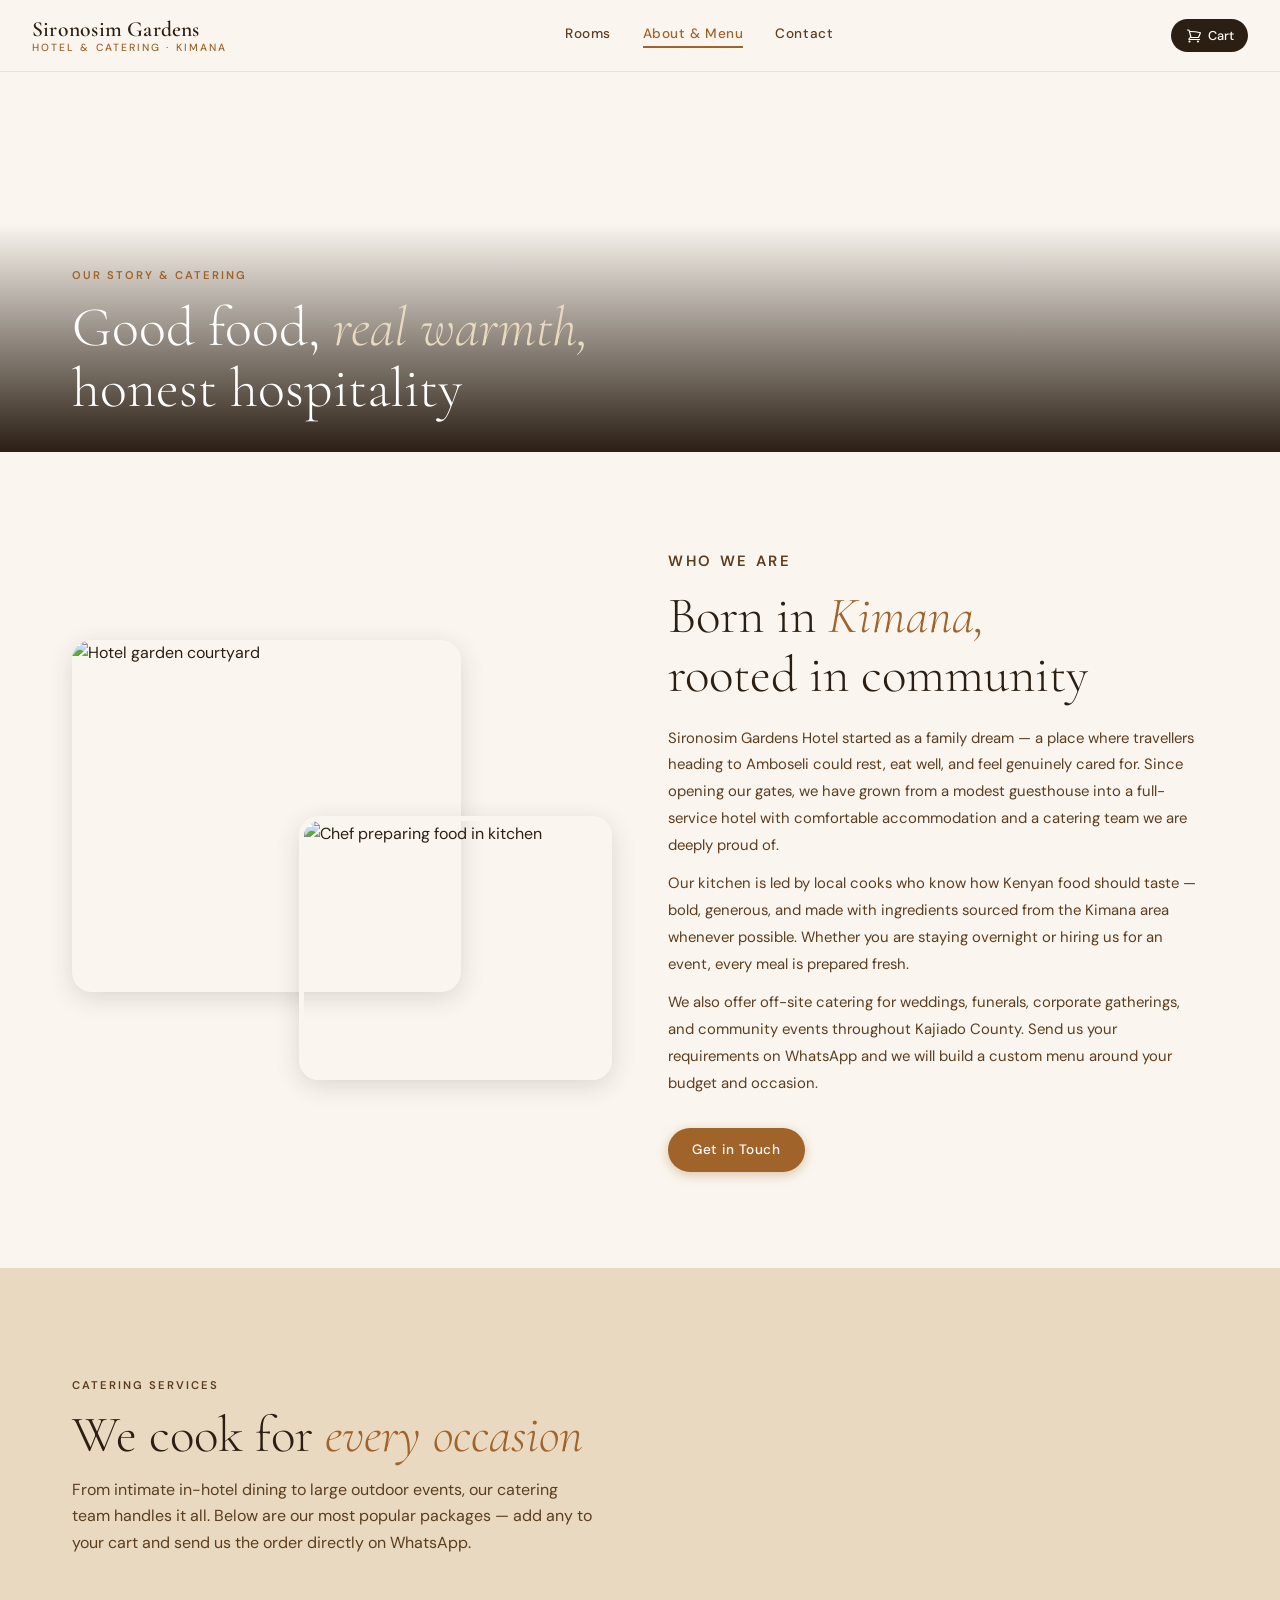
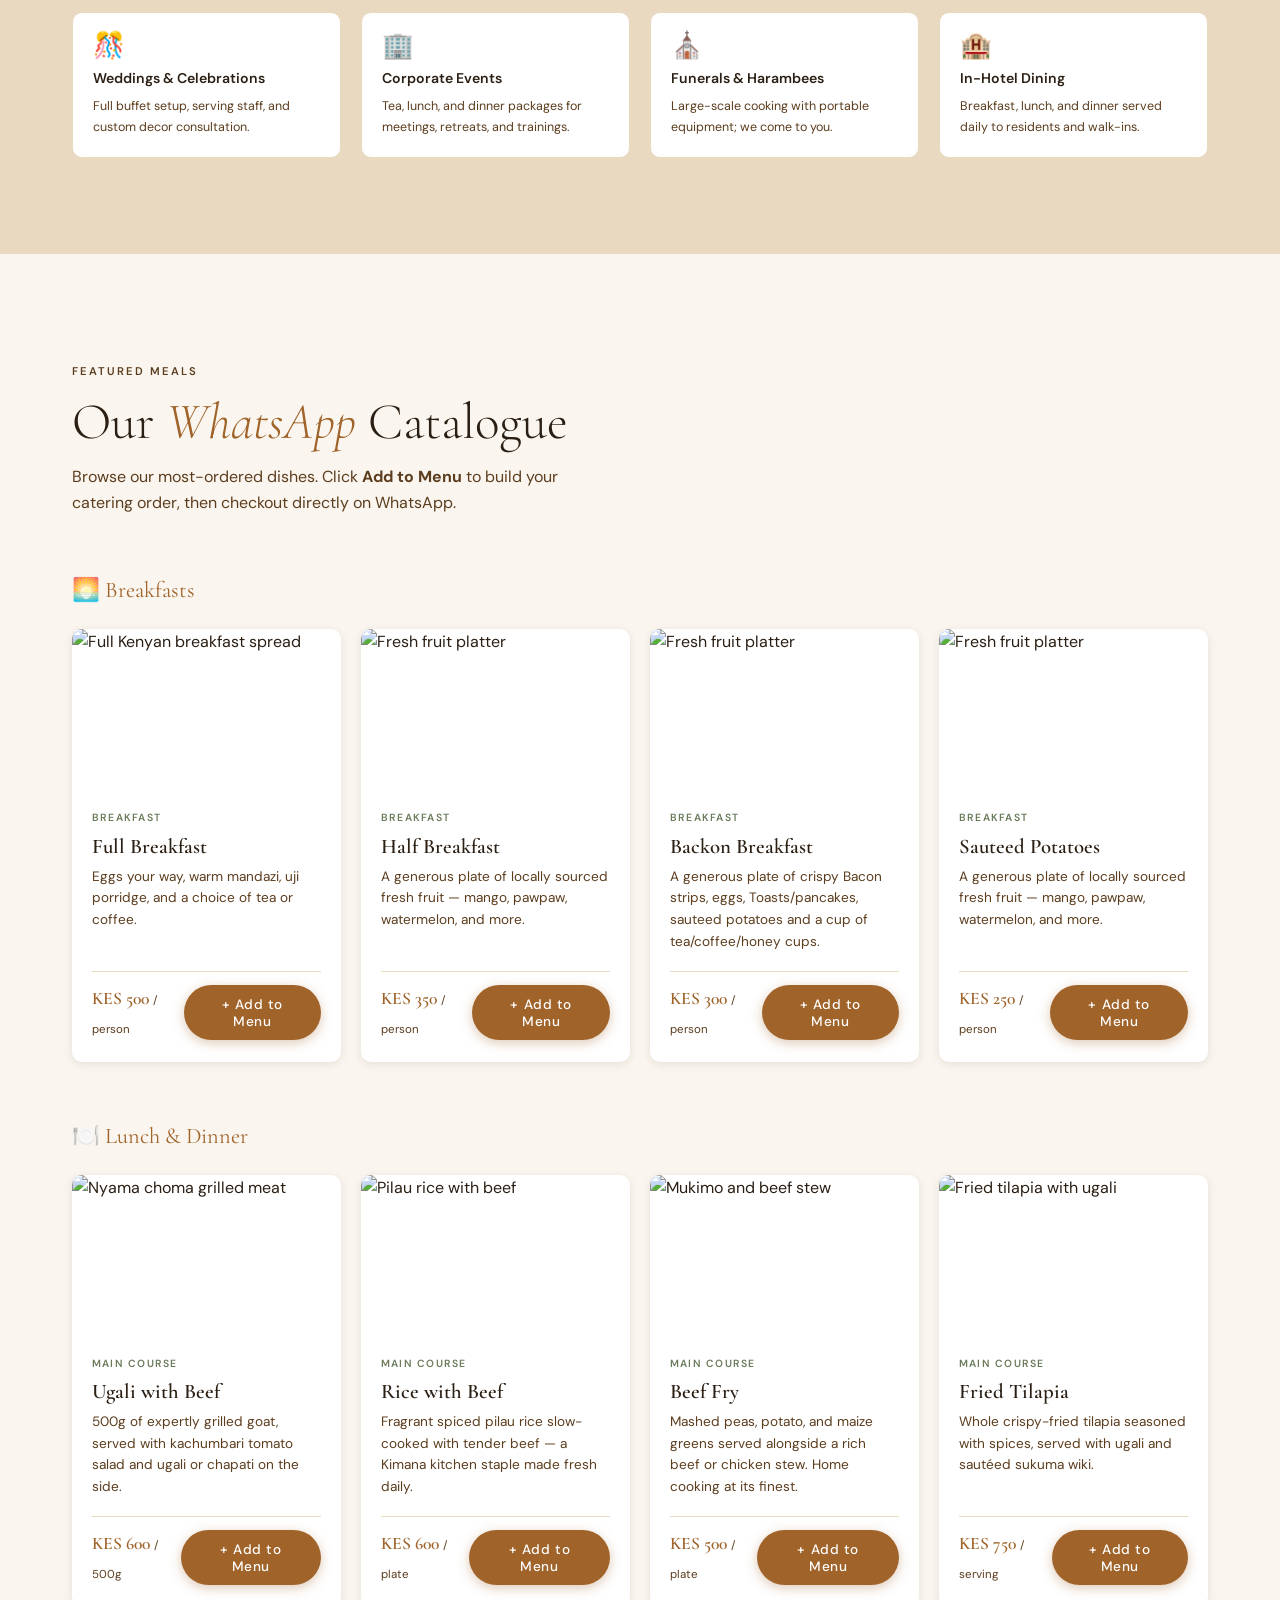
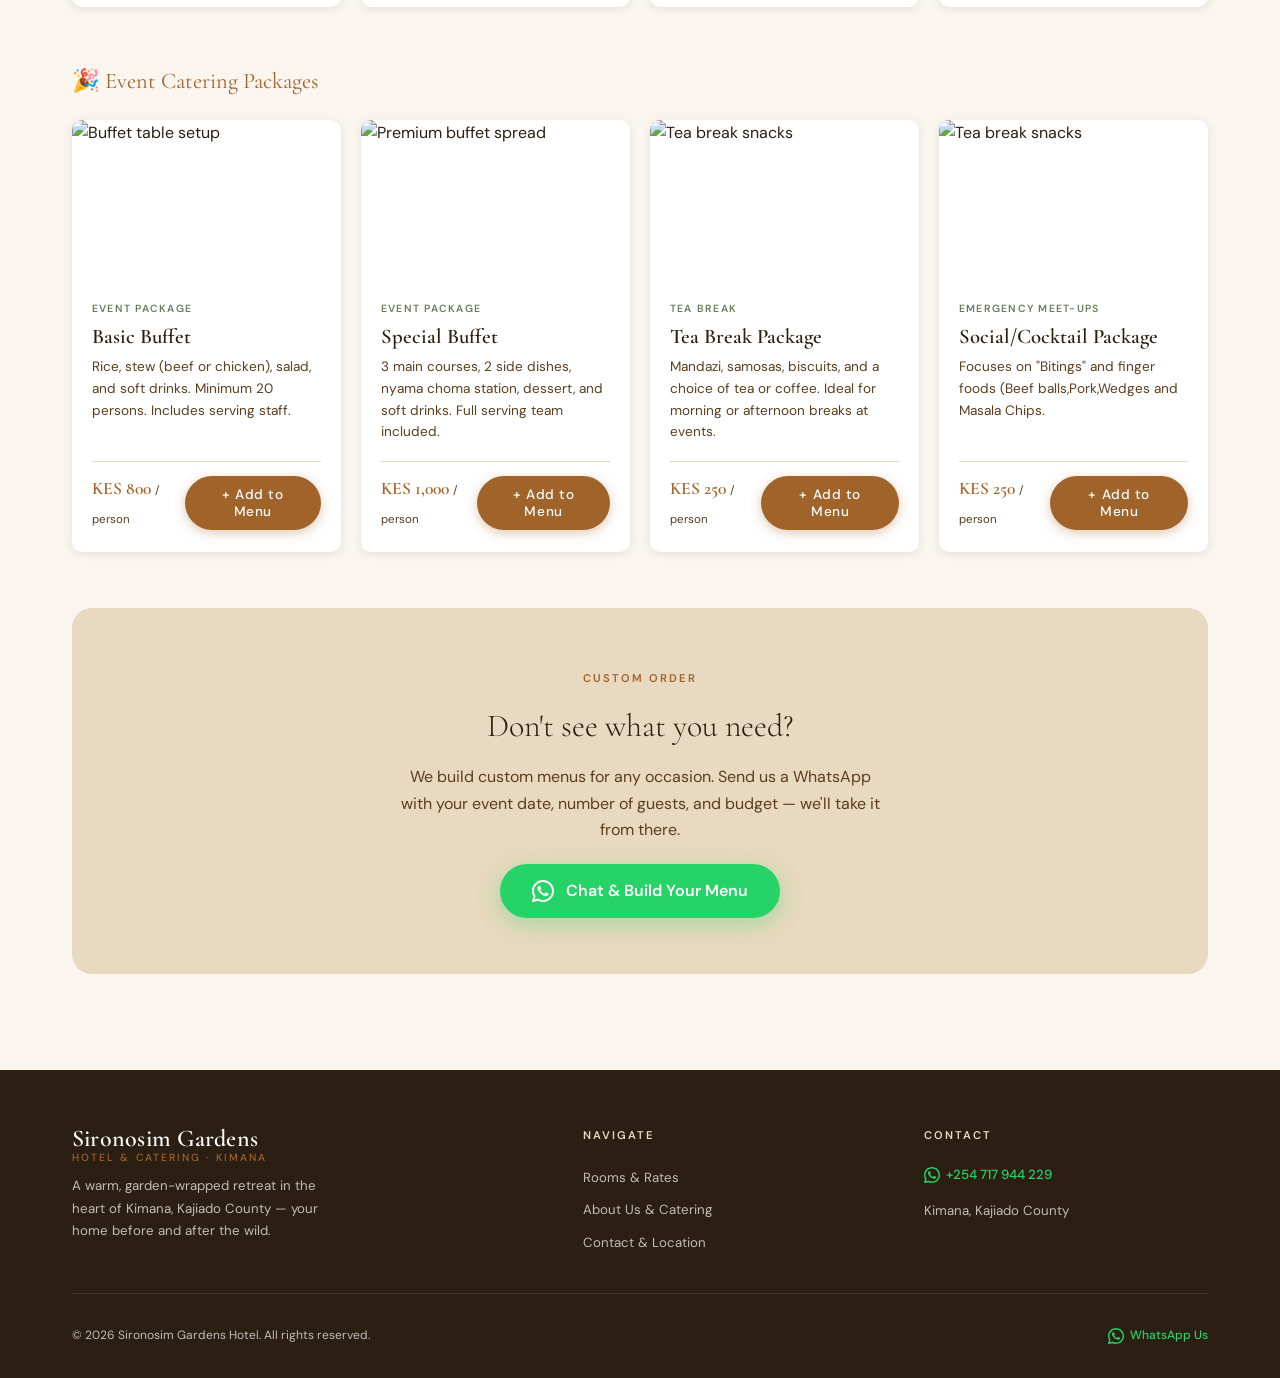
==== commit 71415e6d: "Add files via upload" ====
--- a/about-us.html
+++ b/about-us.html
@@ -83,9 +83,9 @@
   <div class="container">
     <div class="story-grid">
       <div class="story-img-stack" aria-hidden="true">
-        <img src="https://images.unsplash.com/photo-1506368249639-73a05d6f6488?w=600&q=75"
+        <img src="images/parking2.jpg"
              alt="Hotel garden courtyard" loading="lazy" />
-        <img src="https://images.unsplash.com/photo-1551218808-94e220e084d2?w=500&q=75"
+        <img src="images/services-05-546x516.jpg"
              alt="Chef preparing food in kitchen" loading="lazy" />
       </div>
       <div class="story-text">
@@ -157,14 +157,14 @@
         data-item-img="https://images.unsplash.com/photo-1533089860892-a7c6f0a88666?w=500&q=75"
         data-item-note="Eggs, mandazi, uji, tea/coffee">
         <div class="card-img-wrap">
-          <img src="https://images.unsplash.com/photo-1533089860892-a7c6f0a88666?w=500&q=75" alt="Full Kenyan breakfast spread" loading="lazy" />
+          <img src="images/services-05-546x516.jpg" alt="Full Kenyan breakfast spread" loading="lazy" />
         </div>
         <div class="card-body">
           <p class="meal-tag">Breakfast</p>
-          <h3 class="card-title">Full Kenyan Breakfast</h3>
+          <h3 class="card-title">Full Breakfast</h3>
           <p class="card-desc">Eggs your way, warm mandazi, uji porridge, and a choice of tea or coffee.</p>
           <div class="card-meta">
-            <span class="card-price">KES 450 <small>/ person</small></span>
+            <span class="card-price">KES 500 <small>/ person</small></span>
             <button class="btn btn-primary" data-action="add-to-cart">+ Add to Menu</button>
           </div>
         </div>
@@ -181,10 +181,50 @@
         </div>
         <div class="card-body">
           <p class="meal-tag">Breakfast</p>
-          <h3 class="card-title">Seasonal Fruit Platter</h3>
+          <h3 class="card-title">Half Breakfast</h3>
           <p class="card-desc">A generous plate of locally sourced fresh fruit — mango, pawpaw, watermelon, and more.</p>
           <div class="card-meta">
-            <span class="card-price">KES 300 <small>/ platter</small></span>
+            <span class="card-price">KES 350 <small>/ person</small></span>
+            <button class="btn btn-primary" data-action="add-to-cart">+ Add to Menu</button>
+          </div>
+        </div>
+      </article>
+
+      <article class="meal-card" data-item
+        data-item-id="meal-fruit-platter"
+        data-item-name="Seasonal Fruit Platter"
+        data-item-price="300"
+        data-item-img="https://images.unsplash.com/photo-1490474418585-ba9bad8fd0ea?w=500&q=75"
+        data-item-note="Fresh local fruits · serves 2">
+        <div class="card-img-wrap">
+          <img src="https://images.unsplash.com/photo-1490474418585-ba9bad8fd0ea?w=500&q=75" alt="Fresh fruit platter" loading="lazy" />
+        </div>
+        <div class="card-body">
+          <p class="meal-tag">Breakfast</p>
+          <h3 class="card-title">Backon Breakfast</h3>
+          <p class="card-desc">A generous plate of crispy Bacon strips, eggs, Toasts/pancakes, sauteed potatoes and a cup of tea/coffee/honey cups.</p>
+          <div class="card-meta">
+            <span class="card-price">KES 300 <small>/ person</small></span>
+            <button class="btn btn-primary" data-action="add-to-cart">+ Add to Menu</button>
+          </div>
+        </div>
+      </article>
+
+      <article class="meal-card" data-item
+        data-item-id="meal-fruit-platter"
+        data-item-name="Seasonal Fruit Platter"
+        data-item-price="300"
+        data-item-img="https://images.unsplash.com/photo-1490474418585-ba9bad8fd0ea?w=500&q=75"
+        data-item-note="Fresh local fruits · serves 2">
+        <div class="card-img-wrap">
+          <img src="https://images.unsplash.com/photo-1490474418585-ba9bad8fd0ea?w=500&q=75" alt="Fresh fruit platter" loading="lazy" />
+        </div>
+        <div class="card-body">
+          <p class="meal-tag">Breakfast</p>
+          <h3 class="card-title">Sauteed Potatoes</h3>
+          <p class="card-desc">A generous plate of locally sourced fresh fruit — mango, pawpaw, watermelon, and more.</p>
+          <div class="card-meta">
+            <span class="card-price">KES 250 <small>/ person</small></span>
             <button class="btn btn-primary" data-action="add-to-cart">+ Add to Menu</button>
           </div>
         </div>
@@ -200,17 +240,17 @@
         data-item-id="meal-nyama-choma"
         data-item-name="Nyama Choma (Goat)"
         data-item-price="900"
-        data-item-img="https://images.unsplash.com/photo-1544025162-d76694265947?w=500&q=75"
+        data-item-img="images/gallery-1-533x800_original.jpg"
         data-item-note="500g grilled goat · served with kachumbari">
         <div class="card-img-wrap">
-          <img src="https://images.unsplash.com/photo-1544025162-d76694265947?w=500&q=75" alt="Nyama choma grilled meat" loading="lazy" />
+          <img src="images/gallery-1-533x800_original.jpg" alt="Nyama choma grilled meat" loading="lazy" />
         </div>
         <div class="card-body">
           <p class="meal-tag">Main Course</p>
-          <h3 class="card-title">Nyama Choma — Goat</h3>
+          <h3 class="card-title">Ugali with Beef</h3>
           <p class="card-desc">500g of expertly grilled goat, served with kachumbari tomato salad and ugali or chapati on the side.</p>
           <div class="card-meta">
-            <span class="card-price">KES 900 <small>/ 500g</small></span>
+            <span class="card-price">KES 600 <small>/ 500g</small></span>
             <button class="btn btn-primary" data-action="add-to-cart">+ Add to Menu</button>
           </div>
         </div>
@@ -218,16 +258,16 @@
 
       <article class="meal-card" data-item
         data-item-id="meal-pilau"
-        data-item-name="Pilau with Beef"
+        data-item-name="Rice with Beef"
         data-item-price="600"
         data-item-img="https://images.unsplash.com/photo-1512058564366-18510be2db19?w=500&q=75"
         data-item-note="Spiced rice · full plate">
         <div class="card-img-wrap">
-          <img src="https://images.unsplash.com/photo-1512058564366-18510be2db19?w=500&q=75" alt="Pilau rice with beef" loading="lazy" />
+          <img src="images/gallery-2-1199x800_original.jpg" alt="Pilau rice with beef" loading="lazy" />
         </div>
         <div class="card-body">
           <p class="meal-tag">Main Course</p>
-          <h3 class="card-title">Pilau with Beef</h3>
+          <h3 class="card-title">Rice with Beef</h3>
           <p class="card-desc">Fragrant spiced pilau rice slow-cooked with tender beef — a Kimana kitchen staple made fresh daily.</p>
           <div class="card-meta">
             <span class="card-price">KES 600 <small>/ plate</small></span>
@@ -238,16 +278,16 @@
 
       <article class="meal-card" data-item
         data-item-id="meal-mukimo"
-        data-item-name="Mukimo &amp; Stew"
+        data-item-name="Beef Fry"
         data-item-price="500"
         data-item-img="https://images.unsplash.com/photo-1585937421612-70a008356fbe?w=500&q=75"
         data-item-note="Traditional mashed greens &amp; potato">
         <div class="card-img-wrap">
-          <img src="https://images.unsplash.com/photo-1585937421612-70a008356fbe?w=500&q=75" alt="Mukimo and beef stew" loading="lazy" />
+          <img src="images/gallery-4-1200x800_original.jpg" alt="Mukimo and beef stew" loading="lazy" />
         </div>
         <div class="card-body">
           <p class="meal-tag">Main Course</p>
-          <h3 class="card-title">Mukimo &amp; Stew</h3>
+          <h3 class="card-title">Beef Fry </h3>
           <p class="card-desc">Mashed peas, potato, and maize greens served alongside a rich beef or chicken stew. Home cooking at its finest.</p>
           <div class="card-meta">
             <span class="card-price">KES 500 <small>/ plate</small></span>
@@ -263,7 +303,7 @@
         data-item-img="https://images.unsplash.com/photo-1519708227418-c8fd9a32b7a2?w=500&q=75"
         data-item-note="Whole fish · ugali &amp; sukuma">
         <div class="card-img-wrap">
-          <img src="https://images.unsplash.com/photo-1519708227418-c8fd9a32b7a2?w=500&q=75" alt="Fried tilapia with ugali" loading="lazy" />
+          <img src="images/IMG_2459-768x591.jpg" alt="Fried tilapia with ugali" loading="lazy" />
         </div>
         <div class="card-body">
           <p class="meal-tag">Main Course</p>
@@ -275,47 +315,6 @@
           </div>
         </div>
       </article>
-
-      <article class="meal-card" data-item
-        data-item-id="meal-chicken-roast"
-        data-item-name="Quarter Roast Chicken"
-        data-item-price="650"
-        data-item-img="https://images.unsplash.com/photo-1598103442097-8b74394b95c2?w=500&q=75"
-        data-item-note="With chips or ugali">
-        <div class="card-img-wrap">
-          <img src="https://images.unsplash.com/photo-1598103442097-8b74394b95c2?w=500&q=75" alt="Roast chicken quarter" loading="lazy" />
-        </div>
-        <div class="card-body">
-          <p class="meal-tag">Main Course</p>
-          <h3 class="card-title">Quarter Roast Chicken</h3>
-          <p class="card-desc">Juicy roast chicken quarter marinated in our house blend, served with your choice of chips or ugali.</p>
-          <div class="card-meta">
-            <span class="card-price">KES 650 <small>/ quarter</small></span>
-            <button class="btn btn-primary" data-action="add-to-cart">+ Add to Menu</button>
-          </div>
-        </div>
-      </article>
-
-      <article class="meal-card" data-item
-        data-item-id="meal-veggie-stew"
-        data-item-name="Vegetable Stew &amp; Rice"
-        data-item-price="380"
-        data-item-img="https://images.unsplash.com/photo-1547592180-85f173990554?w=500&q=75"
-        data-item-note="Vegan option">
-        <div class="card-img-wrap">
-          <img src="https://images.unsplash.com/photo-1547592180-85f173990554?w=500&q=75" alt="Vegetable stew with rice" loading="lazy" />
-        </div>
-        <div class="card-body">
-          <p class="meal-tag">Vegetarian</p>
-          <h3 class="card-title">Vegetable Stew &amp; Rice</h3>
-          <p class="card-desc">A hearty mixed vegetable stew in tomato and coconut base, served with steamed white rice.</p>
-          <div class="card-meta">
-            <span class="card-price">KES 380 <small>/ plate</small></span>
-            <button class="btn btn-primary" data-action="add-to-cart">+ Add to Menu</button>
-          </div>
-        </div>
-      </article>
-
     </div>
 
     <!-- ── Catering Packages ───────────────── -->
@@ -353,10 +352,10 @@
         </div>
         <div class="card-body">
           <p class="meal-tag">Event Package</p>
-          <h3 class="card-title">Premium Buffet</h3>
+          <h3 class="card-title">Special Buffet</h3>
           <p class="card-desc">3 main courses, 2 side dishes, nyama choma station, dessert, and soft drinks. Full serving team included.</p>
           <div class="card-meta">
-            <span class="card-price">KES 1,400 <small>/ person</small></span>
+            <span class="card-price">KES 1,000 <small>/ person</small></span>
             <button class="btn btn-primary" data-action="add-to-cart">+ Add to Menu</button>
           </div>
         </div>
@@ -375,6 +374,26 @@
           <p class="meal-tag">Tea Break</p>
           <h3 class="card-title">Tea Break Package</h3>
           <p class="card-desc">Mandazi, samosas, biscuits, and a choice of tea or coffee. Ideal for morning or afternoon breaks at events.</p>
+          <div class="card-meta">
+            <span class="card-price">KES 250 <small>/ person</small></span>
+            <button class="btn btn-primary" data-action="add-to-cart">+ Add to Menu</button>
+          </div>
+        </div>
+      </article>
+      
+      <article class="meal-card" data-item
+        data-item-id="pkg-tea-break"
+        data-item-name="Tea Break Package"
+        data-item-price="250"
+        data-item-img="https://images.unsplash.com/photo-1576092768241-dec231879fc3?w=500&q=75"
+        data-item-note="Per person · mandazi, samosa, tea/coffee">
+        <div class="card-img-wrap">
+          <img src="https://images.unsplash.com/photo-1576092768241-dec231879fc3?w=500&q=75" alt="Tea break snacks" loading="lazy" />
+        </div>
+        <div class="card-body">
+          <p class="meal-tag">Emergency Meet-ups</p>
+          <h3 class="card-title">Social/Cocktail Package</h3>
+          <p class="card-desc">Focuses on "Bitings" and finger foods (Beef balls,Pork,Wedges and Masala Chips.</p>
           <div class="card-meta">
             <span class="card-price">KES 250 <small>/ person</small></span>
             <button class="btn btn-primary" data-action="add-to-cart">+ Add to Menu</button>
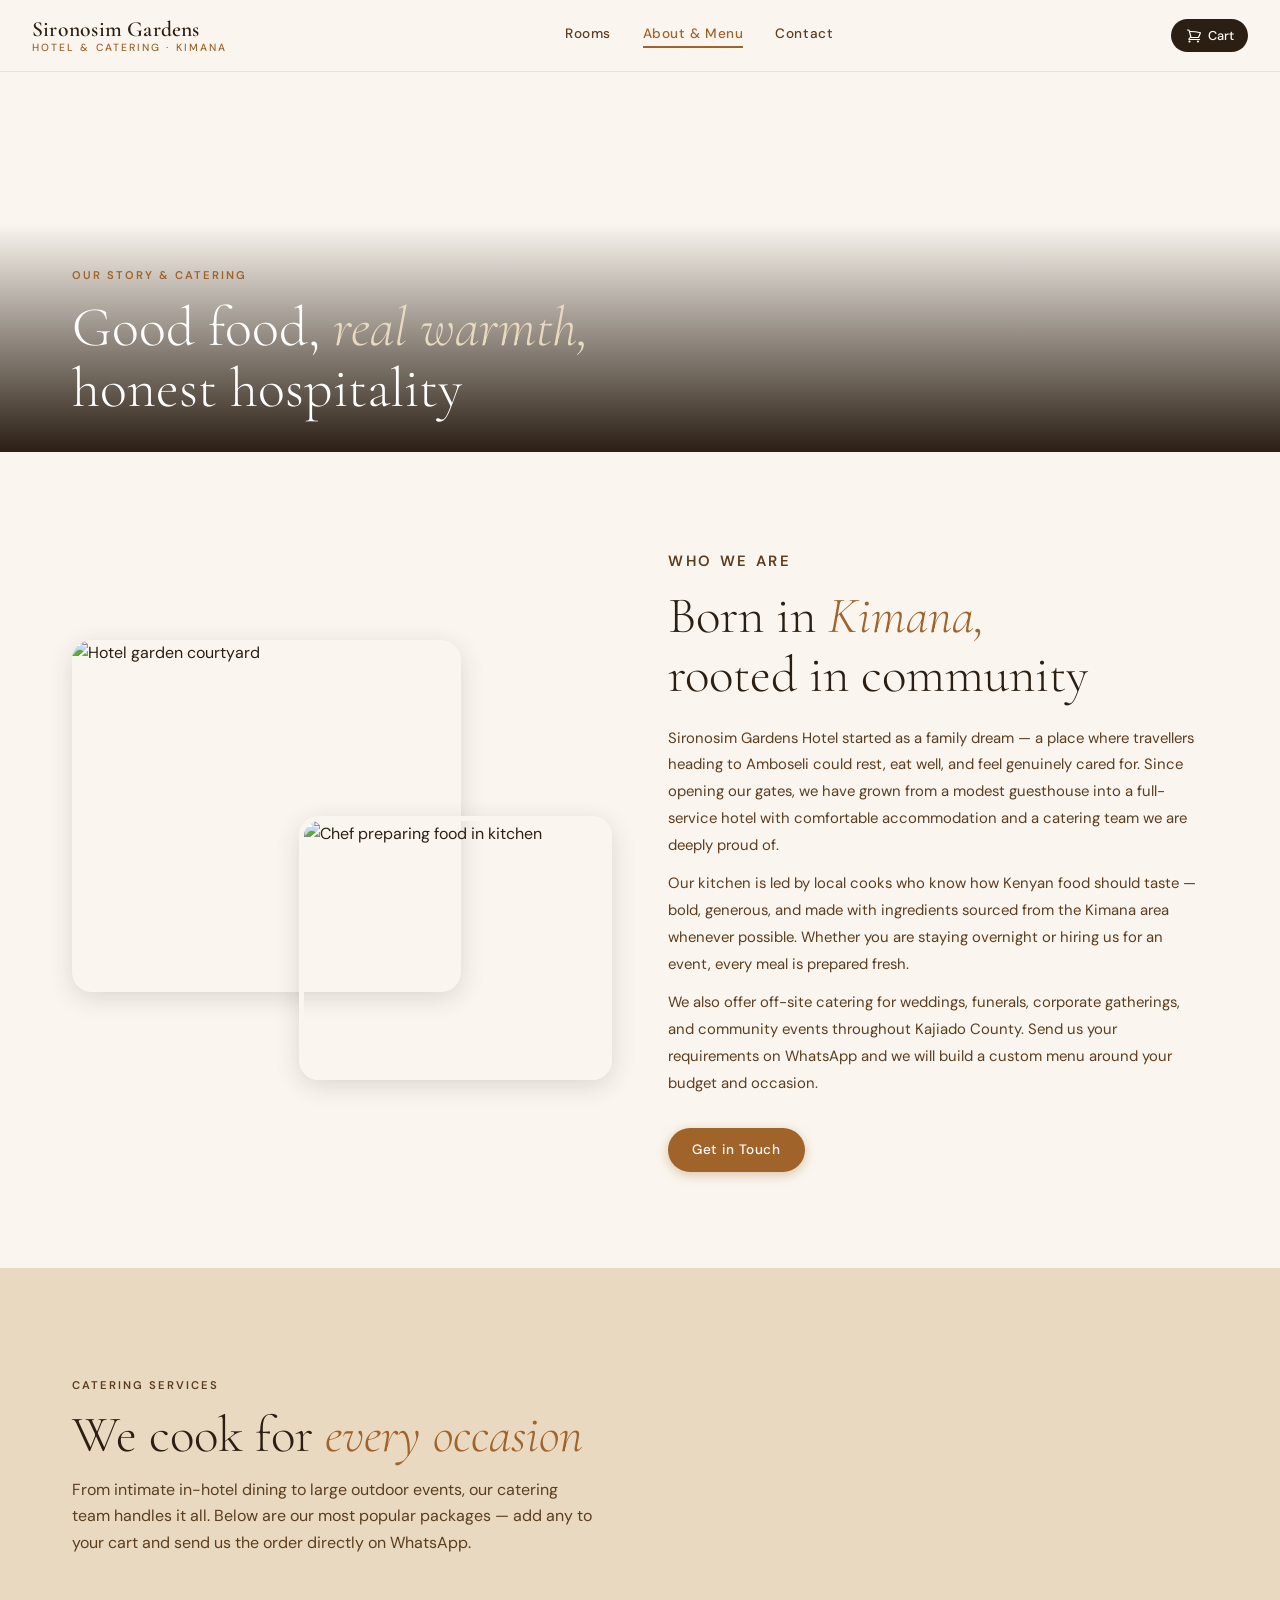
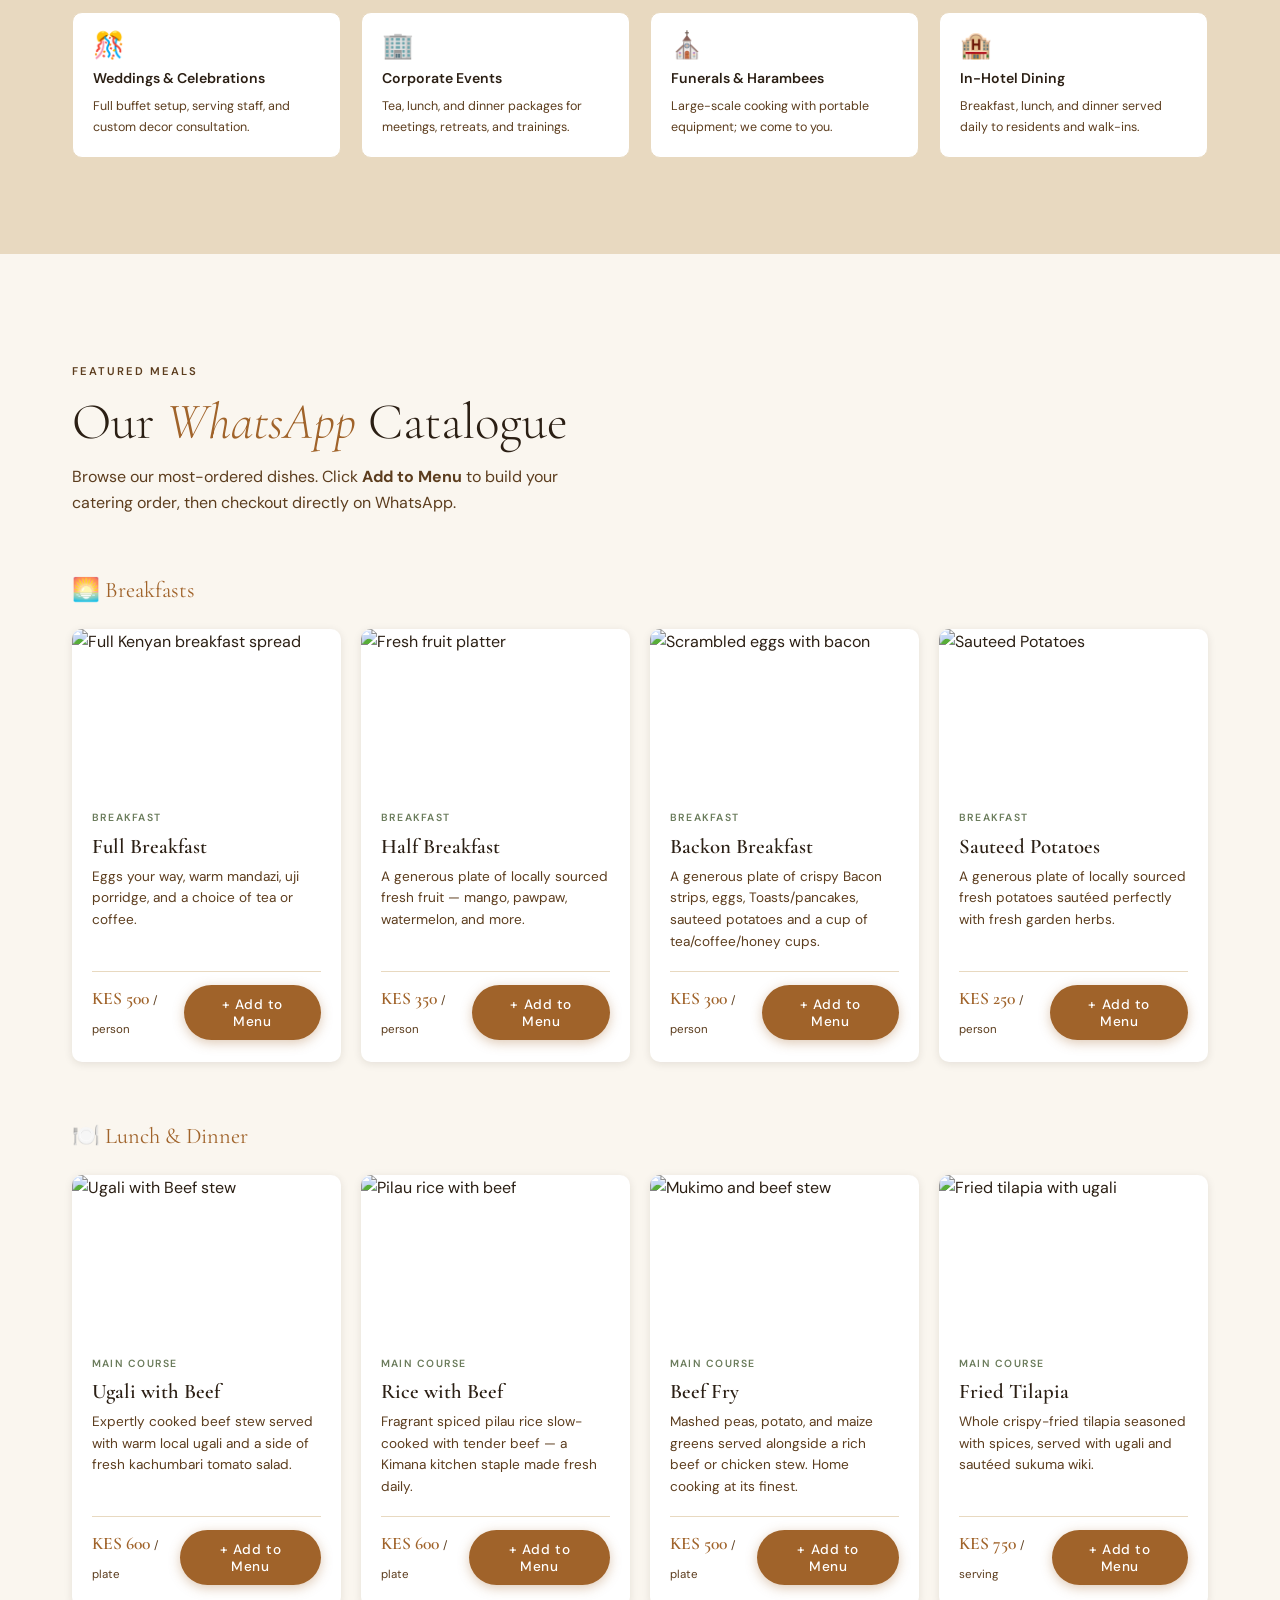
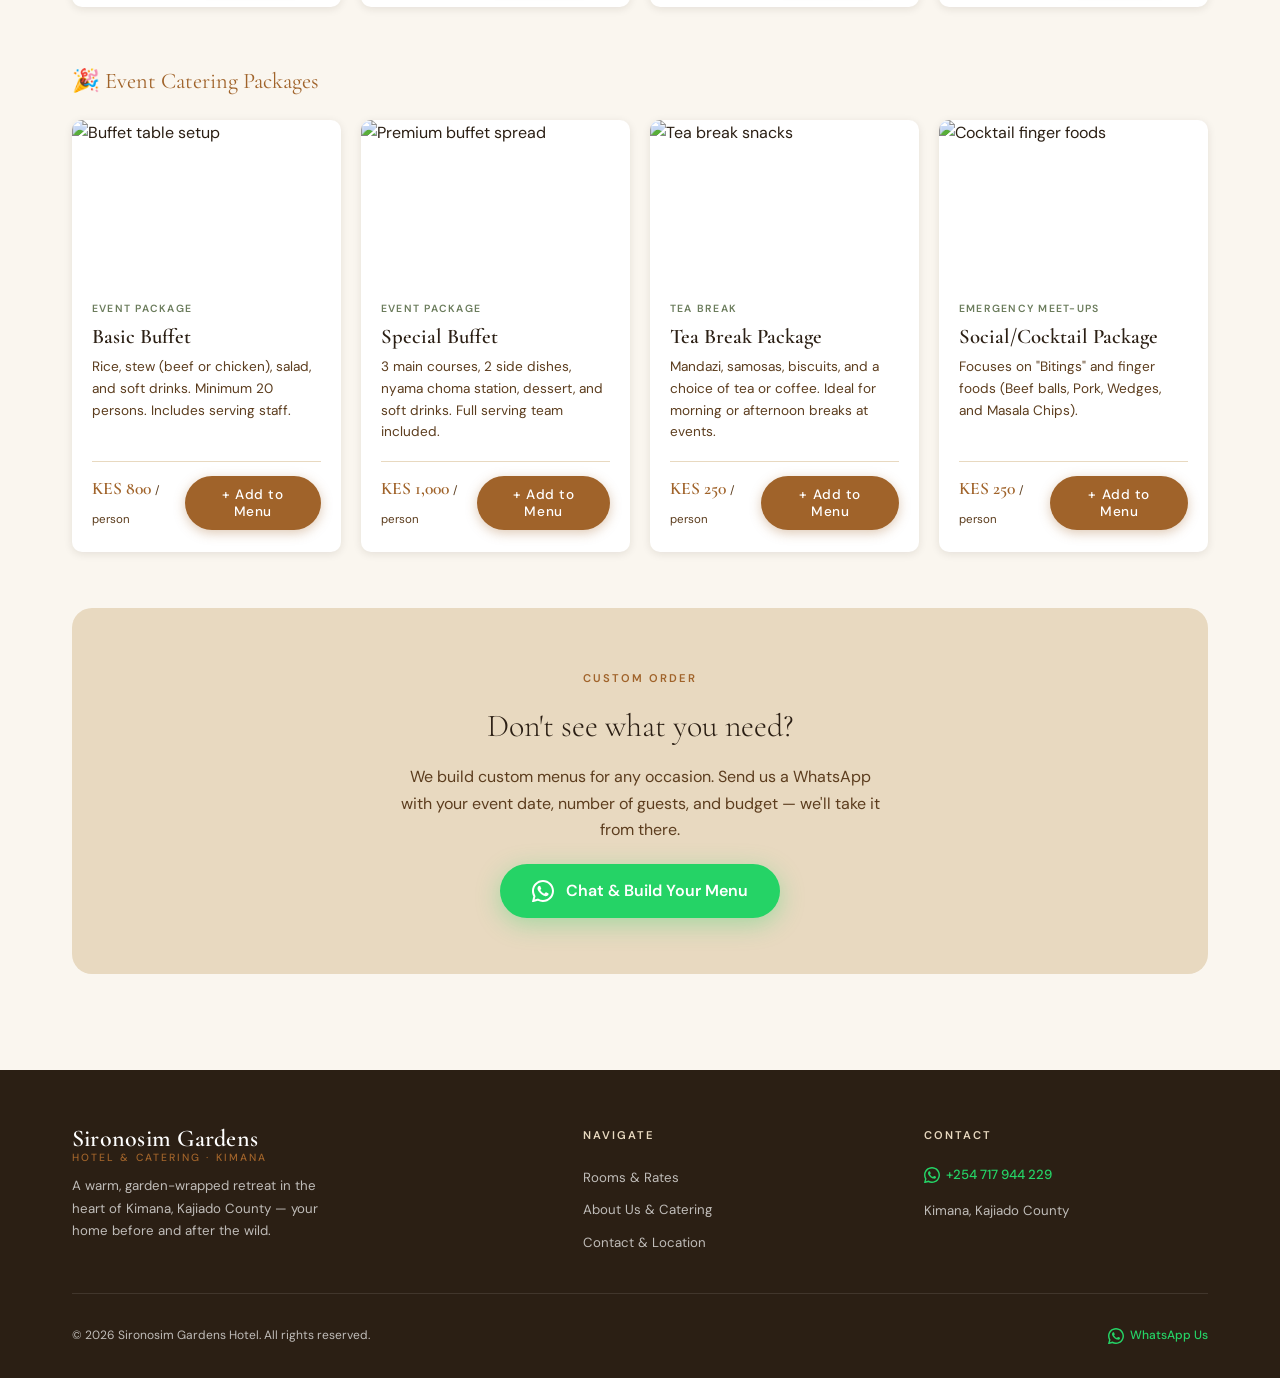
==== commit cdd451d2: "Add files via upload" ====
--- a/about-us.html
+++ b/about-us.html
@@ -67,7 +67,7 @@
      PAGE BANNER
 ══════════════════════════════════════════ -->
 <section class="page-banner" aria-label="About us banner">
-  <div class="page-banner-bg" style="background-image:url('https://images.unsplash.com/photo-1414235077428-338989a2e8c0?w=1400&q=80');" role="img" aria-label="Beautifully plated Kenyan cuisine"></div>
+  <div class="page-banner-bg" style="background-image:url('images/breadcrumbs-01.jpg');" role="img" aria-label="Beautifully plated Kenyan cuisine"></div>
   <div class="container">
     <div class="page-banner-content">
       <p class="section-label">Our Story &amp; Catering</p>
@@ -146,15 +146,14 @@
       <p>Browse our most-ordered dishes. Click <strong>Add to Menu</strong> to build your catering order, then checkout directly on WhatsApp.</p>
     </header>
 
-    <!-- ── Breakfasts ───────────────────────── -->
     <h3 style="font-family:var(--font-display);font-size:1.4rem;font-weight:400;margin-bottom:var(--sp-md);color:var(--clr-clay);">🌅 Breakfasts</h3>
     <div class="meals-grid" style="margin-bottom:var(--sp-xl);">
 
       <article class="meal-card" data-item
         data-item-id="meal-full-breakfast"
         data-item-name="Full Kenyan Breakfast"
-        data-item-price="450"
-        data-item-img="https://images.unsplash.com/photo-1533089860892-a7c6f0a88666?w=500&q=75"
+        data-item-price="500"
+        data-item-img="images/services-05-546x516.jpg"
         data-item-note="Eggs, mandazi, uji, tea/coffee">
         <div class="card-img-wrap">
           <img src="images/services-05-546x516.jpg" alt="Full Kenyan breakfast spread" loading="lazy" />
@@ -171,13 +170,13 @@
       </article>
 
       <article class="meal-card" data-item
-        data-item-id="meal-fruit-platter"
-        data-item-name="Seasonal Fruit Platter"
-        data-item-price="300"
-        data-item-img="https://images.unsplash.com/photo-1490474418585-ba9bad8fd0ea?w=500&q=75"
-        data-item-note="Fresh local fruits · serves 2">
-        <div class="card-img-wrap">
-          <img src="https://images.unsplash.com/photo-1490474418585-ba9bad8fd0ea?w=500&q=75" alt="Fresh fruit platter" loading="lazy" />
+        data-item-id="meal-half-breakfast"
+        data-item-name="Half Breakfast"
+        data-item-price="350"
+        data-item-img="images/half-breakfast.jpg"
+        data-item-note="Fresh local fruits &amp; breakfast pairings">
+        <div class="card-img-wrap">
+          <img src="images/half-breakfast.jpg" alt="Fresh fruit platter" loading="lazy" />
         </div>
         <div class="card-body">
           <p class="meal-tag">Breakfast</p>
@@ -191,13 +190,13 @@
       </article>
 
       <article class="meal-card" data-item
-        data-item-id="meal-fruit-platter"
-        data-item-name="Seasonal Fruit Platter"
+        data-item-id="meal-bacon-breakfast"
+        data-item-name="Bacon Breakfast"
         data-item-price="300"
-        data-item-img="https://images.unsplash.com/photo-1490474418585-ba9bad8fd0ea?w=500&q=75"
-        data-item-note="Fresh local fruits · serves 2">
-        <div class="card-img-wrap">
-          <img src="https://images.unsplash.com/photo-1490474418585-ba9bad8fd0ea?w=500&q=75" alt="Fresh fruit platter" loading="lazy" />
+        data-item-img="images/scrambled-eggs-with-bacon.webp"
+        data-item-note="Crispy bacon, eggs, toast/pancakes, potatoes, tea/coffee">
+        <div class="card-img-wrap">
+          <img src="images/scrambled-eggs-with-bacon.webp" alt="Scrambled eggs with bacon" loading="lazy" />
         </div>
         <div class="card-body">
           <p class="meal-tag">Breakfast</p>
@@ -211,18 +210,18 @@
       </article>
 
       <article class="meal-card" data-item
-        data-item-id="meal-fruit-platter"
-        data-item-name="Seasonal Fruit Platter"
-        data-item-price="300"
-        data-item-img="https://images.unsplash.com/photo-1490474418585-ba9bad8fd0ea?w=500&q=75"
-        data-item-note="Fresh local fruits · serves 2">
-        <div class="card-img-wrap">
-          <img src="https://images.unsplash.com/photo-1490474418585-ba9bad8fd0ea?w=500&q=75" alt="Fresh fruit platter" loading="lazy" />
+        data-item-id="meal-sauteed-potatoes"
+        data-item-name="Sauteed Potatoes"
+        data-item-price="250"
+        data-item-img="images/Sauteed-Potatoes-Main-1024x1536.jpg.webp"
+        data-item-note="Sautéed local potatoes seasoned with fresh herbs">
+        <div class="card-img-wrap">
+          <img src="images/Sauteed-Potatoes-Main-1024x1536.jpg.webp" alt="Sauteed Potatoes" loading="lazy" />
         </div>
         <div class="card-body">
           <p class="meal-tag">Breakfast</p>
           <h3 class="card-title">Sauteed Potatoes</h3>
-          <p class="card-desc">A generous plate of locally sourced fresh fruit — mango, pawpaw, watermelon, and more.</p>
+          <p class="card-desc">A generous plate of locally sourced fresh potatoes sautéed perfectly with fresh garden herbs.</p>
           <div class="card-meta">
             <span class="card-price">KES 250 <small>/ person</small></span>
             <button class="btn btn-primary" data-action="add-to-cart">+ Add to Menu</button>
@@ -232,25 +231,24 @@
 
     </div>
 
-    <!-- ── Lunch & Dinner ──────────────────── -->
     <h3 style="font-family:var(--font-display);font-size:1.4rem;font-weight:400;margin-bottom:var(--sp-md);color:var(--clr-clay);">🍽️ Lunch &amp; Dinner</h3>
     <div class="meals-grid" style="margin-bottom:var(--sp-xl);">
 
       <article class="meal-card" data-item
-        data-item-id="meal-nyama-choma"
-        data-item-name="Nyama Choma (Goat)"
-        data-item-price="900"
+        data-item-id="meal-ugali-beef"
+        data-item-name="Ugali with Beef"
+        data-item-price="600"
         data-item-img="images/gallery-1-533x800_original.jpg"
-        data-item-note="500g grilled goat · served with kachumbari">
-        <div class="card-img-wrap">
-          <img src="images/gallery-1-533x800_original.jpg" alt="Nyama choma grilled meat" loading="lazy" />
+        data-item-note="Served with beef stew and kachumbari">
+        <div class="card-img-wrap">
+          <img src="images/gallery-1-533x800_original.jpg" alt="Ugali with Beef stew" loading="lazy" />
         </div>
         <div class="card-body">
           <p class="meal-tag">Main Course</p>
           <h3 class="card-title">Ugali with Beef</h3>
-          <p class="card-desc">500g of expertly grilled goat, served with kachumbari tomato salad and ugali or chapati on the side.</p>
-          <div class="card-meta">
-            <span class="card-price">KES 600 <small>/ 500g</small></span>
+          <p class="card-desc">Expertly cooked beef stew served with warm local ugali and a side of fresh kachumbari tomato salad.</p>
+          <div class="card-meta">
+            <span class="card-price">KES 600 <small>/ plate</small></span>
             <button class="btn btn-primary" data-action="add-to-cart">+ Add to Menu</button>
           </div>
         </div>
@@ -260,7 +258,7 @@
         data-item-id="meal-pilau"
         data-item-name="Rice with Beef"
         data-item-price="600"
-        data-item-img="https://images.unsplash.com/photo-1512058564366-18510be2db19?w=500&q=75"
+        data-item-img="images/gallery-2-1199x800_original.jpg"
         data-item-note="Spiced rice · full plate">
         <div class="card-img-wrap">
           <img src="images/gallery-2-1199x800_original.jpg" alt="Pilau rice with beef" loading="lazy" />
@@ -280,7 +278,7 @@
         data-item-id="meal-mukimo"
         data-item-name="Beef Fry"
         data-item-price="500"
-        data-item-img="https://images.unsplash.com/photo-1585937421612-70a008356fbe?w=500&q=75"
+        data-item-img="images/gallery-4-1200x800_original.jpg"
         data-item-note="Traditional mashed greens &amp; potato">
         <div class="card-img-wrap">
           <img src="images/gallery-4-1200x800_original.jpg" alt="Mukimo and beef stew" loading="lazy" />
@@ -300,7 +298,7 @@
         data-item-id="meal-tilapia"
         data-item-name="Fried Tilapia"
         data-item-price="750"
-        data-item-img="https://images.unsplash.com/photo-1519708227418-c8fd9a32b7a2?w=500&q=75"
+        data-item-img="images/IMG_2459-768x591.jpg"
         data-item-note="Whole fish · ugali &amp; sukuma">
         <div class="card-img-wrap">
           <img src="images/IMG_2459-768x591.jpg" alt="Fried tilapia with ugali" loading="lazy" />
@@ -317,7 +315,6 @@
       </article>
     </div>
 
-    <!-- ── Catering Packages ───────────────── -->
     <h3 style="font-family:var(--font-display);font-size:1.4rem;font-weight:400;margin-bottom:var(--sp-md);color:var(--clr-clay);">🎉 Event Catering Packages</h3>
     <div class="meals-grid">
 
@@ -325,10 +322,10 @@
         data-item-id="pkg-buffet-basic"
         data-item-name="Basic Buffet Package"
         data-item-price="800"
-        data-item-img="https://images.unsplash.com/photo-1467003909585-2f8a72700288?w=500&q=75"
+        data-item-img="images/Basic-buffet.png" 
         data-item-note="Per person · min 20 pax · rice, stew, salad, drinks">
         <div class="card-img-wrap">
-          <img src="https://images.unsplash.com/photo-1467003909585-2f8a72700288?w=500&q=75" alt="Buffet table setup" loading="lazy" />
+          <img src="images/Basic-buffet.png" alt="Buffet table setup" loading="lazy" />
         </div>
         <div class="card-body">
           <p class="meal-tag">Event Package</p>
@@ -344,11 +341,11 @@
       <article class="meal-card" data-item
         data-item-id="pkg-buffet-premium"
         data-item-name="Premium Buffet Package"
-        data-item-price="1400"
-        data-item-img="https://images.unsplash.com/photo-1555244162-803834f70033?w=500&q=75"
+        data-item-price="1000"
+        data-item-img="images/Special-buffet.jpeg"
         data-item-note="Per person · min 30 pax · 3 mains, 2 sides, nyama choma, dessert">
         <div class="card-img-wrap">
-          <img src="https://images.unsplash.com/photo-1555244162-803834f70033?w=500&q=75" alt="Premium buffet spread" loading="lazy" />
+          <img src="images/Special-buffet.jpeg" alt="Premium buffet spread" loading="lazy" />
         </div>
         <div class="card-body">
           <p class="meal-tag">Event Package</p>
@@ -365,10 +362,10 @@
         data-item-id="pkg-tea-break"
         data-item-name="Tea Break Package"
         data-item-price="250"
-        data-item-img="https://images.unsplash.com/photo-1576092768241-dec231879fc3?w=500&q=75"
+        data-item-img="images/services-05-546x516.jpg"
         data-item-note="Per person · mandazi, samosa, tea/coffee">
         <div class="card-img-wrap">
-          <img src="https://images.unsplash.com/photo-1576092768241-dec231879fc3?w=500&q=75" alt="Tea break snacks" loading="lazy" />
+          <img src="images/services-05-546x516.jpg" alt="Tea break snacks" loading="lazy" />
         </div>
         <div class="card-body">
           <p class="meal-tag">Tea Break</p>
@@ -382,18 +379,18 @@
       </article>
       
       <article class="meal-card" data-item
-        data-item-id="pkg-tea-break"
-        data-item-name="Tea Break Package"
+        data-item-id="pkg-social-cocktail"
+        data-item-name="Social Cocktail Package"
         data-item-price="250"
-        data-item-img="https://images.unsplash.com/photo-1576092768241-dec231879fc3?w=500&q=75"
-        data-item-note="Per person · mandazi, samosa, tea/coffee">
-        <div class="card-img-wrap">
-          <img src="https://images.unsplash.com/photo-1576092768241-dec231879fc3?w=500&q=75" alt="Tea break snacks" loading="lazy" />
+        data-item-img="images/cocktail.webp"
+        data-item-note="Per person · selection of bitings &amp; finger foods">
+        <div class="card-img-wrap">
+          <img src="images/cocktail.webp" alt="Cocktail finger foods" loading="lazy" />
         </div>
         <div class="card-body">
           <p class="meal-tag">Emergency Meet-ups</p>
           <h3 class="card-title">Social/Cocktail Package</h3>
-          <p class="card-desc">Focuses on "Bitings" and finger foods (Beef balls,Pork,Wedges and Masala Chips.</p>
+          <p class="card-desc">Focuses on "Bitings" and finger foods (Beef balls, Pork, Wedges, and Masala Chips).</p>
           <div class="card-meta">
             <span class="card-price">KES 250 <small>/ person</small></span>
             <button class="btn btn-primary" data-action="add-to-cart">+ Add to Menu</button>
@@ -401,10 +398,7 @@
         </div>
       </article>
 
-    </div><!-- /meals-grid -->
-
-    <!-- CTA -->
-    <div style="text-align:center;margin-top:var(--sp-xl);padding:var(--sp-xl);background:var(--clr-sand);border-radius:var(--r-lg);">
+    </div><div style="text-align:center;margin-top:var(--sp-xl);padding:var(--sp-xl);background:var(--clr-sand);border-radius:var(--r-lg);">
       <p class="section-label">Custom Order</p>
       <h3 style="font-family:var(--font-display);font-size:2rem;font-weight:300;margin-bottom:var(--sp-sm);">Don't see what you need?</h3>
       <p style="color:var(--clr-bark);margin-bottom:var(--sp-md);max-width:480px;margin-inline:auto;">We build custom menus for any occasion. Send us a WhatsApp with your event date, number of guests, and budget — we'll take it from there.</p>
--- a/styles.css
+++ b/styles.css
@@ -4,32 +4,32 @@
    ============================================================ */
 
 /* ── Google Fonts ─────────────────────────────────────────── */
-@import url('https://fonts.googleapis.com/css2?family=Cormorant+Garamond:ital,wght@0,300;0,400;0,600;1,300;1,400&family=DM+Sans:wght@300;400;500;600&display=swap');
+@import url("https://fonts.googleapis.com/css2?family=Cormorant+Garamond:ital,wght@0,300;0,400;0,600;1,300;1,400&family=DM+Sans:wght@300;400;500;600&display=swap");
 
 /* ── Design Tokens ────────────────────────────────────────── */
 :root {
   /* Palette – warm earth tones inspired by Kimana savannah */
-  --clr-soil:       #2B1F14;   /* deep brown – primary text  */
-  --clr-bark:       #5C3D1E;   /* medium brown               */
-  --clr-clay:       #A0632A;   /* terracotta accent          */
-  --clr-sand:       #E8D9C0;   /* light sand – bg alt        */
-  --clr-cream:      #FAF6EF;   /* near-white page bg         */
-  --clr-sage:       #6B7C5C;   /* muted green accent         */
-  --clr-whatsapp:   #25D366;   /* WhatsApp brand green       */
-  --clr-whatsapp-d: #128C4E;   /* WhatsApp hover             */
-  --clr-white:      #FFFFFF;
-  --clr-overlay:    rgba(43,31,20,.55);
+  --clr-soil: #2b1f14; /* deep brown – primary text  */
+  --clr-bark: #5c3d1e; /* medium brown               */
+  --clr-clay: #a0632a; /* terracotta accent          */
+  --clr-sand: #e8d9c0; /* light sand – bg alt        */
+  --clr-cream: #faf6ef; /* near-white page bg         */
+  --clr-sage: #6b7c5c; /* muted green accent         */
+  --clr-whatsapp: #25d366; /* WhatsApp brand green       */
+  --clr-whatsapp-d: #128c4e; /* WhatsApp hover             */
+  --clr-white: #ffffff;
+  --clr-overlay: rgba(43, 31, 20, 0.55);
 
   /* Typography */
-  --font-display: 'Cormorant Garamond', Georgia, serif;
-  --font-body:    'DM Sans', system-ui, sans-serif;
+  --font-display: "Cormorant Garamond", Georgia, serif;
+  --font-body: "DM Sans", system-ui, sans-serif;
 
   /* Spacing scale */
-  --sp-xs:  .375rem;
-  --sp-sm:  .75rem;
-  --sp-md:  1.25rem;
-  --sp-lg:  2rem;
-  --sp-xl:  3.5rem;
+  --sp-xs: 0.375rem;
+  --sp-sm: 0.75rem;
+  --sp-md: 1.25rem;
+  --sp-lg: 2rem;
+  --sp-xl: 3.5rem;
   --sp-2xl: 6rem;
 
   /* Radii */
@@ -39,13 +39,13 @@
   --r-pill: 999px;
 
   /* Shadows */
-  --shadow-sm: 0 2px 8px rgba(43,31,20,.10);
-  --shadow-md: 0 6px 24px rgba(43,31,20,.14);
-  --shadow-lg: 0 16px 48px rgba(43,31,20,.18);
+  --shadow-sm: 0 2px 8px rgba(43, 31, 20, 0.1);
+  --shadow-md: 0 6px 24px rgba(43, 31, 20, 0.14);
+  --shadow-lg: 0 16px 48px rgba(43, 31, 20, 0.18);
 
   /* Transition */
-  --ease: cubic-bezier(.25,.8,.25,1);
-  --dur:  .28s;
+  --ease: cubic-bezier(0.25, 0.8, 0.25, 1);
+  --dur: 0.28s;
 
   /* Layout */
   --max-w: 1200px;
@@ -53,8 +53,17 @@
 }
 
 /* ── Reset ────────────────────────────────────────────────── */
-*, *::before, *::after { box-sizing: border-box; margin: 0; padding: 0; }
-html { scroll-behavior: smooth; font-size: 16px; }
+*,
+*::before,
+*::after {
+  box-sizing: border-box;
+  margin: 0;
+  padding: 0;
+}
+html {
+  scroll-behavior: smooth;
+  font-size: 16px;
+}
 body {
   font-family: var(--font-body);
   background: var(--clr-cream);
@@ -62,10 +71,25 @@
   line-height: 1.65;
   -webkit-font-smoothing: antialiased;
 }
-img { display: block; max-width: 100%; height: auto; }
-a { color: inherit; text-decoration: none; }
-button { font-family: var(--font-body); cursor: pointer; border: none; background: none; }
-ul, ol { list-style: none; }
+img {
+  display: block;
+  max-width: 100%;
+  height: auto;
+}
+a {
+  color: inherit;
+  text-decoration: none;
+}
+button {
+  font-family: var(--font-body);
+  cursor: pointer;
+  border: none;
+  background: none;
+}
+ul,
+ol {
+  list-style: none;
+}
 
 /* ── Utility classes ──────────────────────────────────────── */
 .container {
@@ -74,15 +98,21 @@
   padding-inline: var(--sp-lg);
 }
 .visually-hidden {
-  position: absolute; width: 1px; height: 1px;
-  padding: 0; overflow: hidden; clip: rect(0,0,0,0); white-space: nowrap; border: 0;
+  position: absolute;
+  width: 1px;
+  height: 1px;
+  padding: 0;
+  overflow: hidden;
+  clip: rect(0, 0, 0, 0);
+  white-space: nowrap;
+  border: 0;
 }
 .section-label {
   display: inline-block;
   font-family: var(--font-body);
-  font-size: .7rem;
-  font-weight: 600;
-  letter-spacing: .18em;
+  font-size: 0.7rem;
+  font-weight: 600;
+  letter-spacing: 0.18em;
   text-transform: uppercase;
   color: var(--clr-clay);
   margin-bottom: var(--sp-sm);
@@ -94,47 +124,58 @@
   line-height: 1.15;
   color: var(--clr-soil);
 }
-.section-title em { font-style: italic; color: var(--clr-clay); }
+.section-title em {
+  font-style: italic;
+  color: var(--clr-clay);
+}
 
 /* ── Buttons ──────────────────────────────────────────────── */
 .btn {
   display: inline-flex;
   align-items: center;
   gap: var(--sp-xs);
-  padding: .65rem 1.5rem;
+  padding: 0.65rem 1.5rem;
   border-radius: var(--r-pill);
-  font-size: .85rem;
+  font-size: 0.85rem;
   font-weight: 500;
-  letter-spacing: .04em;
-  transition: background var(--dur) var(--ease),
-              color     var(--dur) var(--ease),
-              transform var(--dur) var(--ease),
-              box-shadow var(--dur) var(--ease);
-}
-.btn:active { transform: scale(.97); }
+  letter-spacing: 0.04em;
+  transition:
+    background var(--dur) var(--ease),
+    color var(--dur) var(--ease),
+    transform var(--dur) var(--ease),
+    box-shadow var(--dur) var(--ease);
+}
+.btn:active {
+  transform: scale(0.97);
+}
 
 .btn-primary {
   background: var(--clr-clay);
   color: var(--clr-white);
-  box-shadow: 0 3px 12px rgba(160,99,42,.35);
+  box-shadow: 0 3px 12px rgba(160, 99, 42, 0.35);
 }
 .btn-primary:hover {
   background: var(--clr-bark);
-  box-shadow: 0 6px 20px rgba(160,99,42,.45);
+  box-shadow: 0 6px 20px rgba(160, 99, 42, 0.45);
   transform: translateY(-1px);
 }
 
 .btn-whatsapp {
   background: var(--clr-whatsapp);
   color: var(--clr-white);
-  box-shadow: 0 3px 12px rgba(37,211,102,.30);
+  box-shadow: 0 3px 12px rgba(37, 211, 102, 0.3);
 }
 .btn-whatsapp:hover {
   background: var(--clr-whatsapp-d);
-  box-shadow: 0 6px 20px rgba(37,211,102,.40);
+  box-shadow: 0 6px 20px rgba(37, 211, 102, 0.4);
   transform: translateY(-1px);
 }
-.btn-whatsapp svg { width: 16px; height: 16px; fill: currentColor; flex-shrink: 0; }
+.btn-whatsapp svg {
+  width: 16px;
+  height: 16px;
+  fill: currentColor;
+  flex-shrink: 0;
+}
 
 .btn-outline {
   background: transparent;
@@ -153,10 +194,10 @@
   top: 0;
   z-index: 100;
   height: var(--header-h);
-  background: rgba(250,246,239,.92);
+  background: rgba(250, 246, 239, 0.92);
   backdrop-filter: blur(14px);
   -webkit-backdrop-filter: blur(14px);
-  border-bottom: 1px solid rgba(92,61,30,.10);
+  border-bottom: 1px solid rgba(92, 61, 30, 0.1);
   display: flex;
   align-items: center;
 }
@@ -176,12 +217,12 @@
   font-size: 1.35rem;
   font-weight: 600;
   color: var(--clr-soil);
-  letter-spacing: .01em;
+  letter-spacing: 0.01em;
 }
 .site-logo .logo-sub {
-  font-size: .65rem;
+  font-size: 0.65rem;
   font-weight: 500;
-  letter-spacing: .2em;
+  letter-spacing: 0.2em;
   text-transform: uppercase;
   color: var(--clr-clay);
 }
@@ -191,26 +232,32 @@
   gap: var(--sp-lg);
 }
 .site-nav a {
-  font-size: .85rem;
+  font-size: 0.85rem;
   font-weight: 500;
   color: var(--clr-bark);
-  letter-spacing: .04em;
+  letter-spacing: 0.04em;
   position: relative;
   padding-bottom: 2px;
   transition: color var(--dur);
 }
 .site-nav a::after {
-  content: '';
+  content: "";
   position: absolute;
-  bottom: 0; left: 0;
-  width: 0; height: 1.5px;
+  bottom: 0;
+  left: 0;
+  width: 0;
+  height: 1.5px;
   background: var(--clr-clay);
   transition: width var(--dur) var(--ease);
 }
 .site-nav a:hover,
-.site-nav a.active { color: var(--clr-clay); }
+.site-nav a.active {
+  color: var(--clr-clay);
+}
 .site-nav a:hover::after,
-.site-nav a.active::after { width: 100%; }
+.site-nav a.active::after {
+  width: 100%;
+}
 
 /* Cart button in header */
 .cart-btn {
@@ -218,33 +265,45 @@
   display: flex;
   align-items: center;
   gap: var(--sp-xs);
-  padding: .5rem .9rem;
+  padding: 0.5rem 0.9rem;
   border-radius: var(--r-pill);
   background: var(--clr-soil);
   color: var(--clr-white);
-  font-size: .8rem;
+  font-size: 0.8rem;
   font-weight: 500;
   transition: background var(--dur);
 }
-.cart-btn:hover { background: var(--clr-bark); }
-.cart-btn svg { width: 16px; height: 16px; fill: none; stroke: currentColor; stroke-width: 1.8; }
+.cart-btn:hover {
+  background: var(--clr-bark);
+}
+.cart-btn svg {
+  width: 16px;
+  height: 16px;
+  fill: none;
+  stroke: currentColor;
+  stroke-width: 1.8;
+}
 .cart-badge {
   position: absolute;
-  top: -6px; right: -6px;
+  top: -6px;
+  right: -6px;
   background: var(--clr-clay);
   color: var(--clr-white);
-  font-size: .65rem;
+  font-size: 0.65rem;
   font-weight: 700;
-  min-width: 18px; height: 18px;
+  min-width: 18px;
+  height: 18px;
   border-radius: var(--r-pill);
   display: flex;
   align-items: center;
   justify-content: center;
   padding: 0 4px;
   transform: scale(0);
-  transition: transform .2s var(--ease);
-}
-.cart-badge.show { transform: scale(1); }
+  transition: transform 0.2s var(--ease);
+}
+.cart-badge.show {
+  transform: scale(1);
+}
 
 /* Mobile hamburger */
 .nav-toggle {
@@ -256,16 +315,19 @@
 }
 .nav-toggle span {
   display: block;
-  width: 22px; height: 2px;
+  width: 22px;
+  height: 2px;
   background: var(--clr-soil);
   border-radius: 2px;
-  transition: transform var(--dur), opacity var(--dur);
+  transition:
+    transform var(--dur),
+    opacity var(--dur);
 }
 
 /* ── Footer ───────────────────────────────────────────────── */
 .site-footer {
   background: var(--clr-soil);
-  color: rgba(255,255,255,.70);
+  color: rgba(255, 255, 255, 0.7);
   padding: var(--sp-xl) 0 var(--sp-lg);
 }
 .footer-grid {
@@ -273,55 +335,74 @@
   grid-template-columns: 1.6fr 1fr 1fr;
   gap: var(--sp-xl);
   padding-bottom: var(--sp-lg);
-  border-bottom: 1px solid rgba(255,255,255,.10);
+  border-bottom: 1px solid rgba(255, 255, 255, 0.1);
   margin-bottom: var(--sp-lg);
 }
-.footer-brand .logo-main { color: var(--clr-white); font-size: 1.5rem; }
-.footer-brand .logo-sub  { color: var(--clr-clay); }
+.footer-brand .logo-main {
+  color: var(--clr-white);
+  font-size: 1.5rem;
+}
+.footer-brand .logo-sub {
+  color: var(--clr-clay);
+}
 .footer-brand p {
   margin-top: var(--sp-sm);
-  font-size: .83rem;
+  font-size: 0.83rem;
   line-height: 1.7;
   max-width: 280px;
 }
 .footer-col h4 {
-  font-size: .7rem;
-  font-weight: 600;
-  letter-spacing: .18em;
+  font-size: 0.7rem;
+  font-weight: 600;
+  letter-spacing: 0.18em;
   text-transform: uppercase;
   color: var(--clr-sand);
   margin-bottom: var(--sp-md);
 }
-.footer-col ul li { margin-bottom: var(--sp-xs); }
+.footer-col ul li {
+  margin-bottom: var(--sp-xs);
+}
 .footer-col ul li a {
-  font-size: .83rem;
+  font-size: 0.83rem;
   transition: color var(--dur);
 }
-.footer-col ul li a:hover { color: var(--clr-clay); }
+.footer-col ul li a:hover {
+  color: var(--clr-clay);
+}
 .footer-bottom {
   display: flex;
   align-items: center;
   justify-content: space-between;
-  font-size: .75rem;
-}
-.footer-bottom a { transition: color var(--dur); }
-.footer-bottom a:hover { color: var(--clr-sand); }
+  font-size: 0.75rem;
+}
+.footer-bottom a {
+  transition: color var(--dur);
+}
+.footer-bottom a:hover {
+  color: var(--clr-sand);
+}
 .wa-footer-link {
   display: inline-flex;
   align-items: center;
-  gap: .4rem;
+  gap: 0.4rem;
   color: var(--clr-whatsapp);
   font-weight: 500;
   transition: color var(--dur);
 }
-.wa-footer-link svg { width: 16px; height: 16px; fill: var(--clr-whatsapp); }
-.wa-footer-link:hover { color: #5ded9c; }
+.wa-footer-link svg {
+  width: 16px;
+  height: 16px;
+  fill: var(--clr-whatsapp);
+}
+.wa-footer-link:hover {
+  color: #5ded9c;
+}
 
 /* ── Cart Modal ───────────────────────────────────────────── */
 .cart-overlay {
   position: fixed;
   inset: 0;
-  background: rgba(43,31,20,.45);
+  background: rgba(43, 31, 20, 0.45);
   z-index: 200;
   opacity: 0;
   pointer-events: none;
@@ -343,10 +424,12 @@
   display: flex;
   flex-direction: column;
   max-height: calc(100vh - var(--header-h) - 24px);
-  transform: translateY(-10px) scale(.97);
+  transform: translateY(-10px) scale(0.97);
   opacity: 0;
   pointer-events: none;
-  transition: transform var(--dur) var(--ease), opacity var(--dur);
+  transition:
+    transform var(--dur) var(--ease),
+    opacity var(--dur);
 }
 .cart-modal.open {
   transform: translateY(0) scale(1);
@@ -366,7 +449,8 @@
   font-weight: 600;
 }
 .cart-close {
-  width: 30px; height: 30px;
+  width: 30px;
+  height: 30px;
   border-radius: 50%;
   background: var(--clr-sand);
   display: flex;
@@ -376,7 +460,10 @@
   color: var(--clr-soil);
   transition: background var(--dur);
 }
-.cart-close:hover { background: var(--clr-clay); color: var(--clr-white); }
+.cart-close:hover {
+  background: var(--clr-clay);
+  color: var(--clr-white);
+}
 .cart-items-list {
   flex: 1;
   overflow-y: auto;
@@ -386,38 +473,52 @@
   text-align: center;
   padding: var(--sp-xl) 0;
   color: var(--clr-bark);
-  font-size: .9rem;
-}
-.cart-empty span { font-size: 2.5rem; display: block; margin-bottom: var(--sp-sm); }
+  font-size: 0.9rem;
+}
+.cart-empty span {
+  font-size: 2.5rem;
+  display: block;
+  margin-bottom: var(--sp-sm);
+}
 .cart-item {
   display: flex;
   align-items: center;
   gap: var(--sp-sm);
   padding: var(--sp-sm) 0;
   border-bottom: 1px solid var(--clr-sand);
-  animation: fadeSlide .25s var(--ease);
+  animation: fadeSlide 0.25s var(--ease);
 }
 @keyframes fadeSlide {
-  from { opacity: 0; transform: translateX(8px); }
-  to   { opacity: 1; transform: translateX(0); }
+  from {
+    opacity: 0;
+    transform: translateX(8px);
+  }
+  to {
+    opacity: 1;
+    transform: translateX(0);
+  }
 }
 .cart-item-img {
-  width: 52px; height: 52px;
+  width: 52px;
+  height: 52px;
   border-radius: var(--r-sm);
   object-fit: cover;
   background: var(--clr-sand);
   flex-shrink: 0;
 }
-.cart-item-info { flex: 1; min-width: 0; }
+.cart-item-info {
+  flex: 1;
+  min-width: 0;
+}
 .cart-item-info .name {
-  font-size: .88rem;
+  font-size: 0.88rem;
   font-weight: 500;
   white-space: nowrap;
   overflow: hidden;
   text-overflow: ellipsis;
 }
 .cart-item-info .price {
-  font-size: .78rem;
+  font-size: 0.78rem;
   color: var(--clr-clay);
   font-weight: 600;
 }
@@ -427,18 +528,29 @@
   gap: 6px;
 }
 .qty-btn {
-  width: 24px; height: 24px;
+  width: 24px;
+  height: 24px;
   border-radius: 50%;
   border: 1.5px solid var(--clr-sand);
   display: flex;
   align-items: center;
   justify-content: center;
-  font-size: .85rem;
+  font-size: 0.85rem;
   color: var(--clr-soil);
-  transition: border-color var(--dur), background var(--dur);
-}
-.qty-btn:hover { border-color: var(--clr-clay); background: var(--clr-sand); }
-.qty-val { font-size: .88rem; font-weight: 600; min-width: 18px; text-align: center; }
+  transition:
+    border-color var(--dur),
+    background var(--dur);
+}
+.qty-btn:hover {
+  border-color: var(--clr-clay);
+  background: var(--clr-sand);
+}
+.qty-val {
+  font-size: 0.88rem;
+  font-weight: 600;
+  min-width: 18px;
+  text-align: center;
+}
 .cart-modal-footer {
   padding: var(--sp-md);
   border-top: 1px solid var(--clr-sand);
@@ -446,20 +558,33 @@
 .cart-total {
   display: flex;
   justify-content: space-between;
-  font-size: .9rem;
+  font-size: 0.9rem;
   margin-bottom: var(--sp-md);
 }
-.cart-total strong { font-family: var(--font-display); font-size: 1.1rem; color: var(--clr-clay); }
-.cart-actions { display: flex; flex-direction: column; gap: var(--sp-xs); }
-.cart-actions .btn { justify-content: center; width: 100%; }
+.cart-total strong {
+  font-family: var(--font-display);
+  font-size: 1.1rem;
+  color: var(--clr-clay);
+}
+.cart-actions {
+  display: flex;
+  flex-direction: column;
+  gap: var(--sp-xs);
+}
+.cart-actions .btn {
+  justify-content: center;
+  width: 100%;
+}
 .btn-clear {
-  font-size: .78rem;
+  font-size: 0.78rem;
   color: var(--clr-bark);
   text-align: center;
-  padding: .3rem;
+  padding: 0.3rem;
   transition: color var(--dur);
 }
-.btn-clear:hover { color: #c0392b; }
+.btn-clear:hover {
+  color: #c0392b;
+}
 
 /* ── Hero ─────────────────────────────────────────────────── */
 .hero {
@@ -473,16 +598,20 @@
 .hero-bg {
   position: absolute;
   inset: 0;
-  background-image: url('https://images.unsplash.com/photo-1582719508461-905c673771fd?w=1600&q=80');
+  background-image: url("../images/hero-bg.jpg");
   background-size: cover;
   background-position: center 30%;
-  opacity: .40;
+  opacity: 0.4;
   transform: scale(1.04);
   animation: heroZoom 18s ease-in-out infinite alternate;
 }
 @keyframes heroZoom {
-  from { transform: scale(1.04); }
-  to   { transform: scale(1.12); }
+  from {
+    transform: scale(1.04);
+  }
+  to {
+    transform: scale(1.12);
+  }
 }
 .hero-content {
   position: relative;
@@ -491,9 +620,9 @@
   padding: var(--sp-2xl) 0;
 }
 .hero-eyebrow {
-  font-size: .72rem;
-  font-weight: 600;
-  letter-spacing: .22em;
+  font-size: 0.72rem;
+  font-weight: 600;
+  letter-spacing: 0.22em;
   text-transform: uppercase;
   color: var(--clr-clay);
   margin-bottom: var(--sp-md);
@@ -502,9 +631,10 @@
   gap: var(--sp-sm);
 }
 .hero-eyebrow::before {
-  content: '';
+  content: "";
   display: block;
-  width: 40px; height: 1px;
+  width: 40px;
+  height: 1px;
   background: var(--clr-clay);
 }
 .hero h1 {
@@ -515,19 +645,32 @@
   color: var(--clr-white);
   margin-bottom: var(--sp-md);
 }
-.hero h1 em { font-style: italic; color: var(--clr-sand); }
+.hero h1 em {
+  font-style: italic;
+  color: var(--clr-sand);
+}
 .hero p {
-  color: rgba(255,255,255,.78);
+  color: rgba(255, 255, 255, 0.78);
   font-size: 1.05rem;
   max-width: 480px;
   margin-bottom: var(--sp-lg);
 }
-.hero-cta { display: flex; flex-wrap: wrap; gap: var(--sp-sm); }
+.hero-cta {
+  display: flex;
+  flex-wrap: wrap;
+  gap: var(--sp-sm);
+}
 
 /* ── Section ──────────────────────────────────────────────── */
-.section { padding: var(--sp-2xl) 0; }
-.section-alt { background: var(--clr-sand); }
-.section-header { margin-bottom: var(--sp-xl); }
+.section {
+  padding: var(--sp-2xl) 0;
+}
+.section-alt {
+  background: var(--clr-sand);
+}
+.section-header {
+  margin-bottom: var(--sp-xl);
+}
 .section-header p {
   margin-top: var(--sp-sm);
   color: var(--clr-bark);
@@ -547,7 +690,9 @@
   box-shadow: var(--shadow-sm);
   display: flex;
   flex-direction: column;
-  transition: box-shadow var(--dur) var(--ease), transform var(--dur) var(--ease);
+  transition:
+    box-shadow var(--dur) var(--ease),
+    transform var(--dur) var(--ease);
 }
 .card:hover {
   box-shadow: var(--shadow-md);
@@ -559,21 +704,25 @@
   overflow: hidden;
 }
 .card-img-wrap img {
-  width: 100%; height: 100%;
+  width: 100%;
+  height: 100%;
   object-fit: cover;
-  transition: transform .5s var(--ease);
-}
-.card:hover .card-img-wrap img { transform: scale(1.06); }
+  transition: transform 0.5s var(--ease);
+}
+.card:hover .card-img-wrap img {
+  transform: scale(1.06);
+}
 .card-badge {
   position: absolute;
-  top: var(--sp-sm); left: var(--sp-sm);
+  top: var(--sp-sm);
+  left: var(--sp-sm);
   background: var(--clr-clay);
   color: var(--clr-white);
-  font-size: .68rem;
-  font-weight: 600;
-  letter-spacing: .08em;
+  font-size: 0.68rem;
+  font-weight: 600;
+  letter-spacing: 0.08em;
   text-transform: uppercase;
-  padding: .25rem .65rem;
+  padding: 0.25rem 0.65rem;
   border-radius: var(--r-pill);
 }
 .card-body {
@@ -590,7 +739,7 @@
   line-height: 1.2;
 }
 .card-desc {
-  font-size: .85rem;
+  font-size: 0.85rem;
   color: var(--clr-bark);
   line-height: 1.6;
   flex: 1;
@@ -611,7 +760,7 @@
 }
 .card-price small {
   font-family: var(--font-body);
-  font-size: .72rem;
+  font-size: 0.72rem;
   font-weight: 400;
   color: var(--clr-bark);
 }
@@ -639,12 +788,12 @@
   margin-bottom: 2px;
 }
 .feature-item h4 {
-  font-size: .88rem;
+  font-size: 0.88rem;
   font-weight: 600;
   color: var(--clr-soil);
 }
 .feature-item p {
-  font-size: .78rem;
+  font-size: 0.78rem;
   color: var(--clr-bark);
 }
 
@@ -663,7 +812,7 @@
   background-position: center;
 }
 .page-banner-bg::after {
-  content: '';
+  content: "";
   position: absolute;
   inset: 0;
   background: linear-gradient(to top, var(--clr-soil) 0%, transparent 60%);
@@ -673,7 +822,9 @@
   z-index: 1;
   padding: var(--sp-xl) 0 var(--sp-lg);
 }
-.page-banner-content .section-label { color: var(--clr-clay); }
+.page-banner-content .section-label {
+  color: var(--clr-clay);
+}
 .page-banner-content h1 {
   font-family: var(--font-display);
   font-size: clamp(2rem, 5vw, 3.5rem);
@@ -681,7 +832,10 @@
   color: var(--clr-white);
   line-height: 1.1;
 }
-.page-banner-content h1 em { font-style: italic; color: var(--clr-sand); }
+.page-banner-content h1 em {
+  font-style: italic;
+  color: var(--clr-sand);
+}
 
 /* ── Story section (about) ────────────────────────────────── */
 .story-grid {
@@ -701,18 +855,24 @@
   box-shadow: var(--shadow-md);
 }
 .story-img-stack img:first-child {
-  width: 72%; height: 80%;
-  top: 0; left: 0;
+  width: 72%;
+  height: 80%;
+  top: 0;
+  left: 0;
 }
 .story-img-stack img:last-child {
-  width: 58%; height: 60%;
-  bottom: 0; right: 0;
+  width: 58%;
+  height: 60%;
+  bottom: 0;
+  right: 0;
   border: 5px solid var(--clr-cream);
 }
-.story-text .section-title { margin-bottom: var(--sp-md); }
+.story-text .section-title {
+  margin-bottom: var(--sp-md);
+}
 .story-text p {
   color: var(--clr-bark);
-  font-size: .93rem;
+  font-size: 0.93rem;
   line-height: 1.8;
   margin-bottom: var(--sp-sm);
 }
@@ -730,18 +890,24 @@
   box-shadow: var(--shadow-sm);
   display: flex;
   flex-direction: column;
-  transition: box-shadow var(--dur) var(--ease), transform var(--dur) var(--ease);
+  transition:
+    box-shadow var(--dur) var(--ease),
+    transform var(--dur) var(--ease);
 }
 .meal-card:hover {
   box-shadow: var(--shadow-md);
   transform: translateY(-3px);
 }
-.meal-card .card-img-wrap { aspect-ratio: 16/10; }
-.meal-card .card-body { padding: var(--sp-sm) var(--sp-md) var(--sp-md); }
+.meal-card .card-img-wrap {
+  aspect-ratio: 16/10;
+}
+.meal-card .card-body {
+  padding: var(--sp-sm) var(--sp-md) var(--sp-md);
+}
 .meal-tag {
-  font-size: .65rem;
-  font-weight: 600;
-  letter-spacing: .12em;
+  font-size: 0.65rem;
+  font-weight: 600;
+  letter-spacing: 0.12em;
   text-transform: uppercase;
   color: var(--clr-sage);
   margin-bottom: 2px;
@@ -750,9 +916,10 @@
 /* ── Contact page ─────────────────────────────────────────── */
 .contact-layout {
   display: grid;
-  grid-template-columns: 1.1fr 1fr;
+  grid-template-columns: 1.1fr 1fr; /* Spits text evenly into two columns */
   gap: var(--sp-xl);
-  align-items: start;
+  align-items: start; /* 💡 Changed back to 'start' so cards height don't stretch artificially */
+  margin-bottom: var(--sp-2xl); /* Generates a clean breathing space between the text cards and the map below */
 }
 .contact-cta-card {
   background: var(--clr-soil);
@@ -763,15 +930,24 @@
   flex-direction: column;
   gap: var(--sp-md);
 }
-.contact-cta-card .section-label { color: var(--clr-clay); }
+.contact-cta-card .section-label {
+  color: var(--clr-clay);
+}
 .contact-cta-card h2 {
   font-family: var(--font-display);
   font-size: clamp(1.8rem, 4vw, 2.8rem);
   font-weight: 300;
   line-height: 1.15;
 }
-.contact-cta-card h2 em { font-style: italic; color: var(--clr-sand); }
-.contact-cta-card p { font-size: .9rem; color: rgba(255,255,255,.72); line-height: 1.7; }
+.contact-cta-card h2 em {
+  font-style: italic;
+  color: var(--clr-sand);
+}
+.contact-cta-card p {
+  font-size: 0.9rem;
+  color: rgba(255, 255, 255, 0.72);
+  line-height: 1.7;
+}
 .wa-cta-big {
   display: inline-flex;
   align-items: center;
@@ -782,17 +958,28 @@
   border-radius: var(--r-pill);
   font-size: 1rem;
   font-weight: 600;
-  box-shadow: 0 6px 24px rgba(37,211,102,.35);
-  transition: background var(--dur), transform var(--dur), box-shadow var(--dur);
+  box-shadow: 0 6px 24px rgba(37, 211, 102, 0.35);
+  transition:
+    background var(--dur),
+    transform var(--dur),
+    box-shadow var(--dur);
   align-self: flex-start;
 }
-.wa-cta-big svg { width: 22px; height: 22px; fill: var(--clr-white); }
+.wa-cta-big svg {
+  width: 22px;
+  height: 22px;
+  fill: var(--clr-white);
+}
 .wa-cta-big:hover {
   background: var(--clr-whatsapp-d);
   transform: translateY(-2px);
-  box-shadow: 0 10px 32px rgba(37,211,102,.45);
-}
-.contact-details { display: flex; flex-direction: column; gap: var(--sp-md); }
+  box-shadow: 0 10px 32px rgba(37, 211, 102, 0.45);
+}
+.contact-details {
+  display: flex;
+  flex-direction: column;
+  gap: var(--sp-md);
+}
 .detail-item {
   display: flex;
   gap: var(--sp-sm);
@@ -803,7 +990,8 @@
   border: 1px solid var(--clr-sand);
 }
 .detail-icon {
-  width: 38px; height: 38px;
+  width: 38px;
+  height: 38px;
   border-radius: var(--r-sm);
   background: var(--clr-sand);
   display: flex;
@@ -813,20 +1001,23 @@
   flex-shrink: 0;
 }
 .detail-item h4 {
-  font-size: .75rem;
-  font-weight: 600;
-  letter-spacing: .1em;
+  font-size: 0.75rem;
+  font-weight: 600;
+  letter-spacing: 0.1em;
   text-transform: uppercase;
   color: var(--clr-clay);
   margin-bottom: 2px;
 }
-.detail-item p, .detail-item a {
-  font-size: .88rem;
+.detail-item p,
+.detail-item a {
+  font-size: 0.88rem;
   color: var(--clr-bark);
   line-height: 1.5;
   transition: color var(--dur);
 }
-.detail-item a:hover { color: var(--clr-clay); }
+.detail-item a:hover {
+  color: var(--clr-clay);
+}
 .map-embed {
   width: 100%;
   border-radius: var(--r-lg);
@@ -839,16 +1030,29 @@
   align-items: center;
   justify-content: center;
   color: var(--clr-bark);
-  font-size: .85rem;
+  font-size: 0.85rem;
 }
 .map-placeholder {
-  text-align: center;
-  padding: var(--sp-lg);
-}
-.map-placeholder .map-icon { font-size: 3rem; margin-bottom: var(--sp-sm); display: block; }
+  width: 100%; /* Allows the placeholder layout to span comfortably */
+  min-height: 320px; /* Gives it an elegant, widescreen banner aspect ratio */
+  margin-top: 0;
+  margin-bottom: var(--sp-2xl); /* Adds matching separation space between the bottom of the map and the footer */
+  display: flex;
+  flex-direction: column;
+  align-items: center;
+  justify-content: center;
+  border-radius: var(--r-lg); /* Soft edges keeping consistency with the cards design system */
+}
+.map-placeholder .map-icon {
+  font-size: 3rem;
+  margin-bottom: var(--sp-sm);
+  display: block;
+}
 
 /* ── Testimonials ─────────────────────────────────────────── */
-.testimonials { background: var(--clr-sand); }
+.testimonials {
+  background: var(--clr-sand);
+}
 .testimonials-grid {
   display: grid;
   grid-template-columns: repeat(auto-fit, minmax(280px, 1fr));
@@ -860,7 +1064,12 @@
   padding: var(--sp-lg);
   box-shadow: var(--shadow-sm);
 }
-.testi-stars { color: var(--clr-clay); font-size: 1rem; letter-spacing: 2px; margin-bottom: var(--sp-sm); }
+.testi-stars {
+  color: var(--clr-clay);
+  font-size: 1rem;
+  letter-spacing: 2px;
+  margin-bottom: var(--sp-sm);
+}
 .testi-text {
   font-family: var(--font-display);
   font-size: 1.05rem;
@@ -870,10 +1079,10 @@
   margin-bottom: var(--sp-sm);
 }
 .testi-author {
-  font-size: .78rem;
-  font-weight: 600;
-  color: var(--clr-clay);
-  letter-spacing: .06em;
+  font-size: 0.78rem;
+  font-weight: 600;
+  color: var(--clr-clay);
+  letter-spacing: 0.06em;
   text-transform: uppercase;
 }
 
@@ -885,14 +1094,16 @@
   transform: translateX(-50%) translateY(80px);
   background: var(--clr-soil);
   color: var(--clr-white);
-  padding: .65rem 1.4rem;
+  padding: 0.65rem 1.4rem;
   border-radius: var(--r-pill);
-  font-size: .85rem;
+  font-size: 0.85rem;
   font-weight: 500;
   box-shadow: var(--shadow-md);
   z-index: 300;
   opacity: 0;
-  transition: transform .3s var(--ease), opacity .3s;
+  transition:
+    transform 0.3s var(--ease),
+    opacity 0.3s;
   white-space: nowrap;
 }
 .toast.show {
@@ -903,18 +1114,60 @@
 /* ── Responsive ───────────────────────────────────────────── */
 @media (max-width: 900px) {
   .story-grid,
-  .contact-layout { grid-template-columns: 1fr; }
-  .story-img-stack { height: 280px; }
-  .footer-grid { grid-template-columns: 1fr 1fr; }
-  .footer-brand { grid-column: 1 / -1; }
+  .contact-layout {
+    grid-template-columns: 1fr; /* Stacks Section 1 vertically above Section 2 on phones */
+    gap: var(--sp-lg);
+    margin-bottom: var(--sp-xl);
+  }
+  .story-img-stack {
+    height: 280px;
+  }
+  .footer-grid {
+    grid-template-columns: 1fr 1fr;
+  }
+  .footer-brand {
+    grid-column: 1 / -1;
+  }
 }
 @media (max-width: 640px) {
-  :root { --sp-2xl: 3.5rem; --sp-xl: 2.5rem; }
-  .site-nav { display: none; flex-direction: column; position: absolute; top: var(--header-h); left: 0; right: 0; background: var(--clr-cream); padding: var(--sp-md) var(--sp-lg); gap: var(--sp-md); border-bottom: 1px solid var(--clr-sand); z-index: 99; }
-  .site-nav.open { display: flex; }
-  .nav-toggle { display: flex; }
-  .footer-grid { grid-template-columns: 1fr; gap: var(--sp-lg); }
-  .footer-bottom { flex-direction: column; gap: var(--sp-xs); text-align: center; }
-  .cart-modal { right: var(--sp-sm); left: var(--sp-sm); width: auto; }
-  .hero { min-height: 92svh; }
-}
+  :root {
+    --sp-2xl: 3.5rem;
+    --sp-xl: 2.5rem;
+  }
+  .site-nav {
+    display: none;
+    flex-direction: column;
+    position: absolute;
+    top: var(--header-h);
+    left: 0;
+    right: 0;
+    background: var(--clr-cream);
+    padding: var(--sp-md) var(--sp-lg);
+    gap: var(--sp-md);
+    border-bottom: 1px solid var(--clr-sand);
+    z-index: 99;
+  }
+  .site-nav.open {
+    display: flex;
+  }
+  .nav-toggle {
+    display: flex;
+  }
+  .footer-grid {
+    grid-template-columns: 1fr;
+    gap: var(--sp-lg);
+  }
+  .footer-bottom {
+    flex-direction: column;
+    gap: var(--sp-xs);
+    text-align: center;
+  }
+  .cart-modal {
+    right: var(--sp-sm);
+    left: var(--sp-sm);
+    width: auto;
+  }
+  .hero {
+    min-height: 92svh;
+  }
+}
